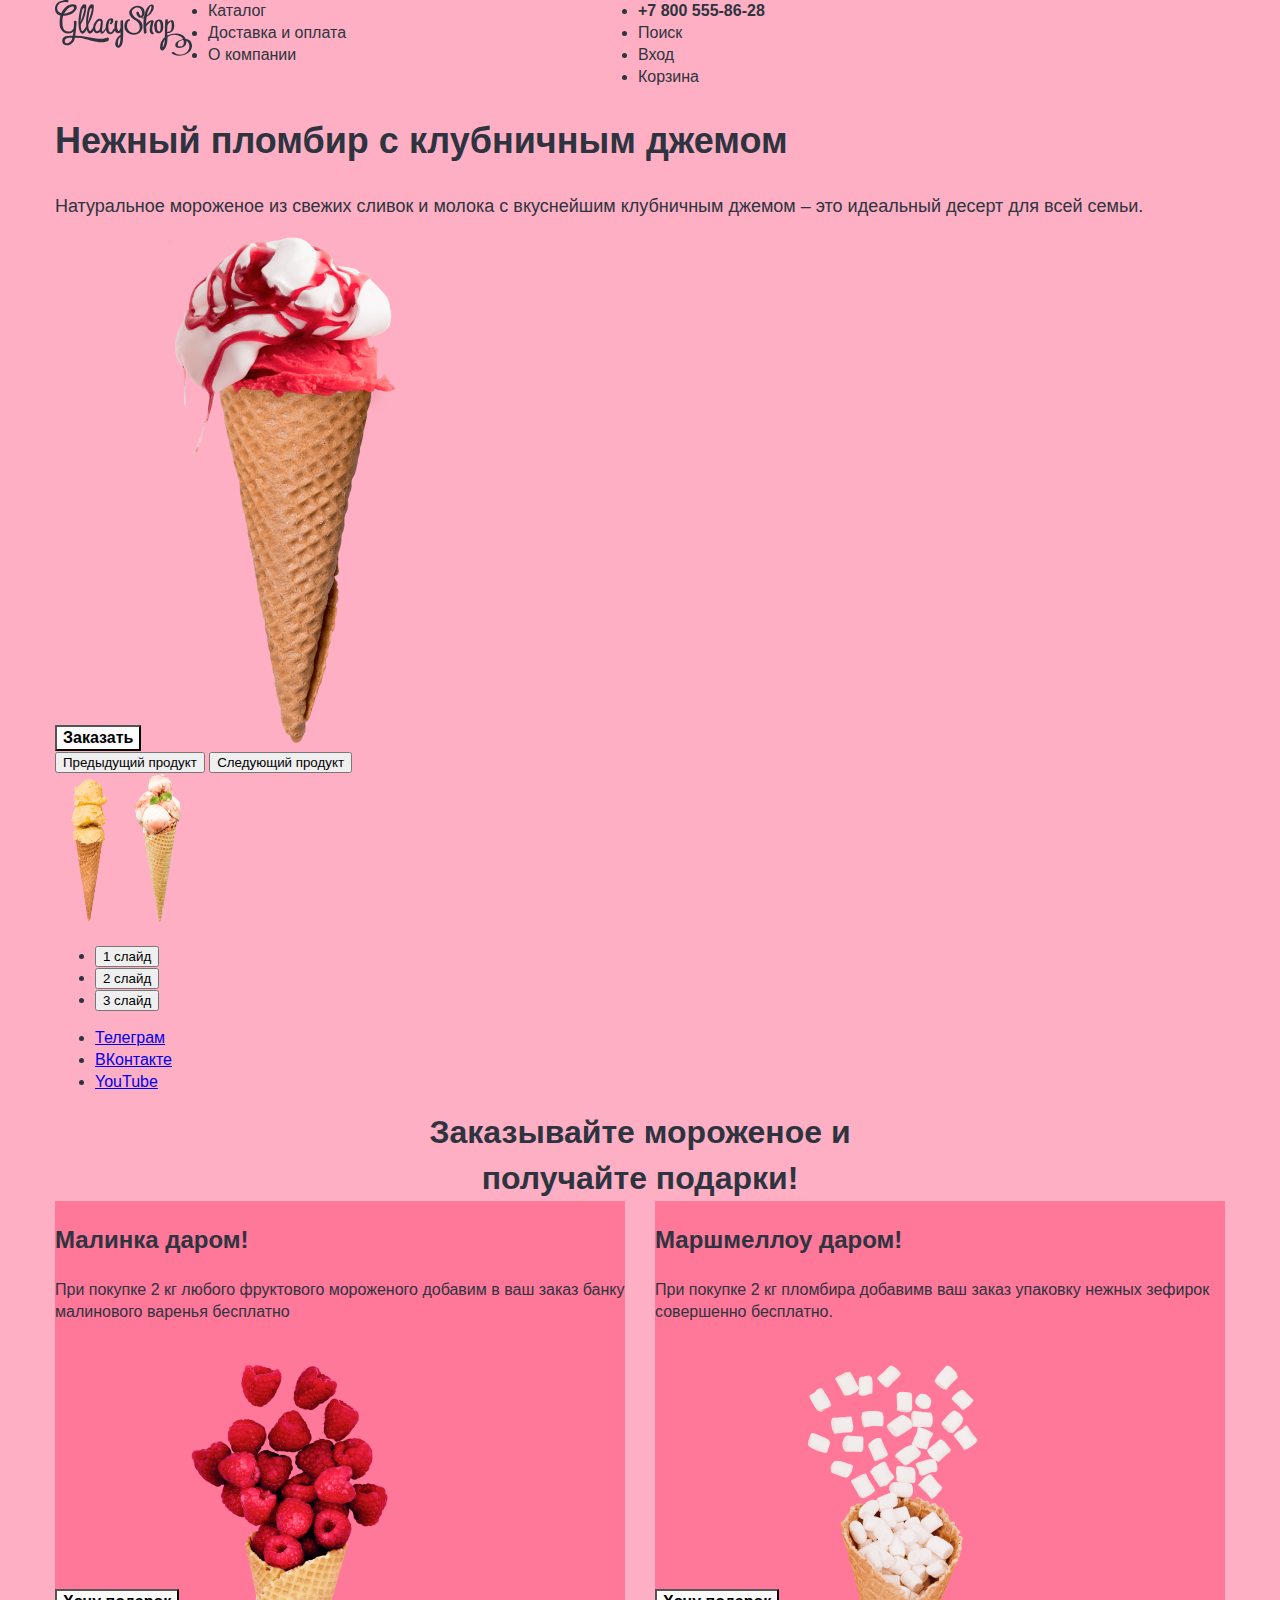
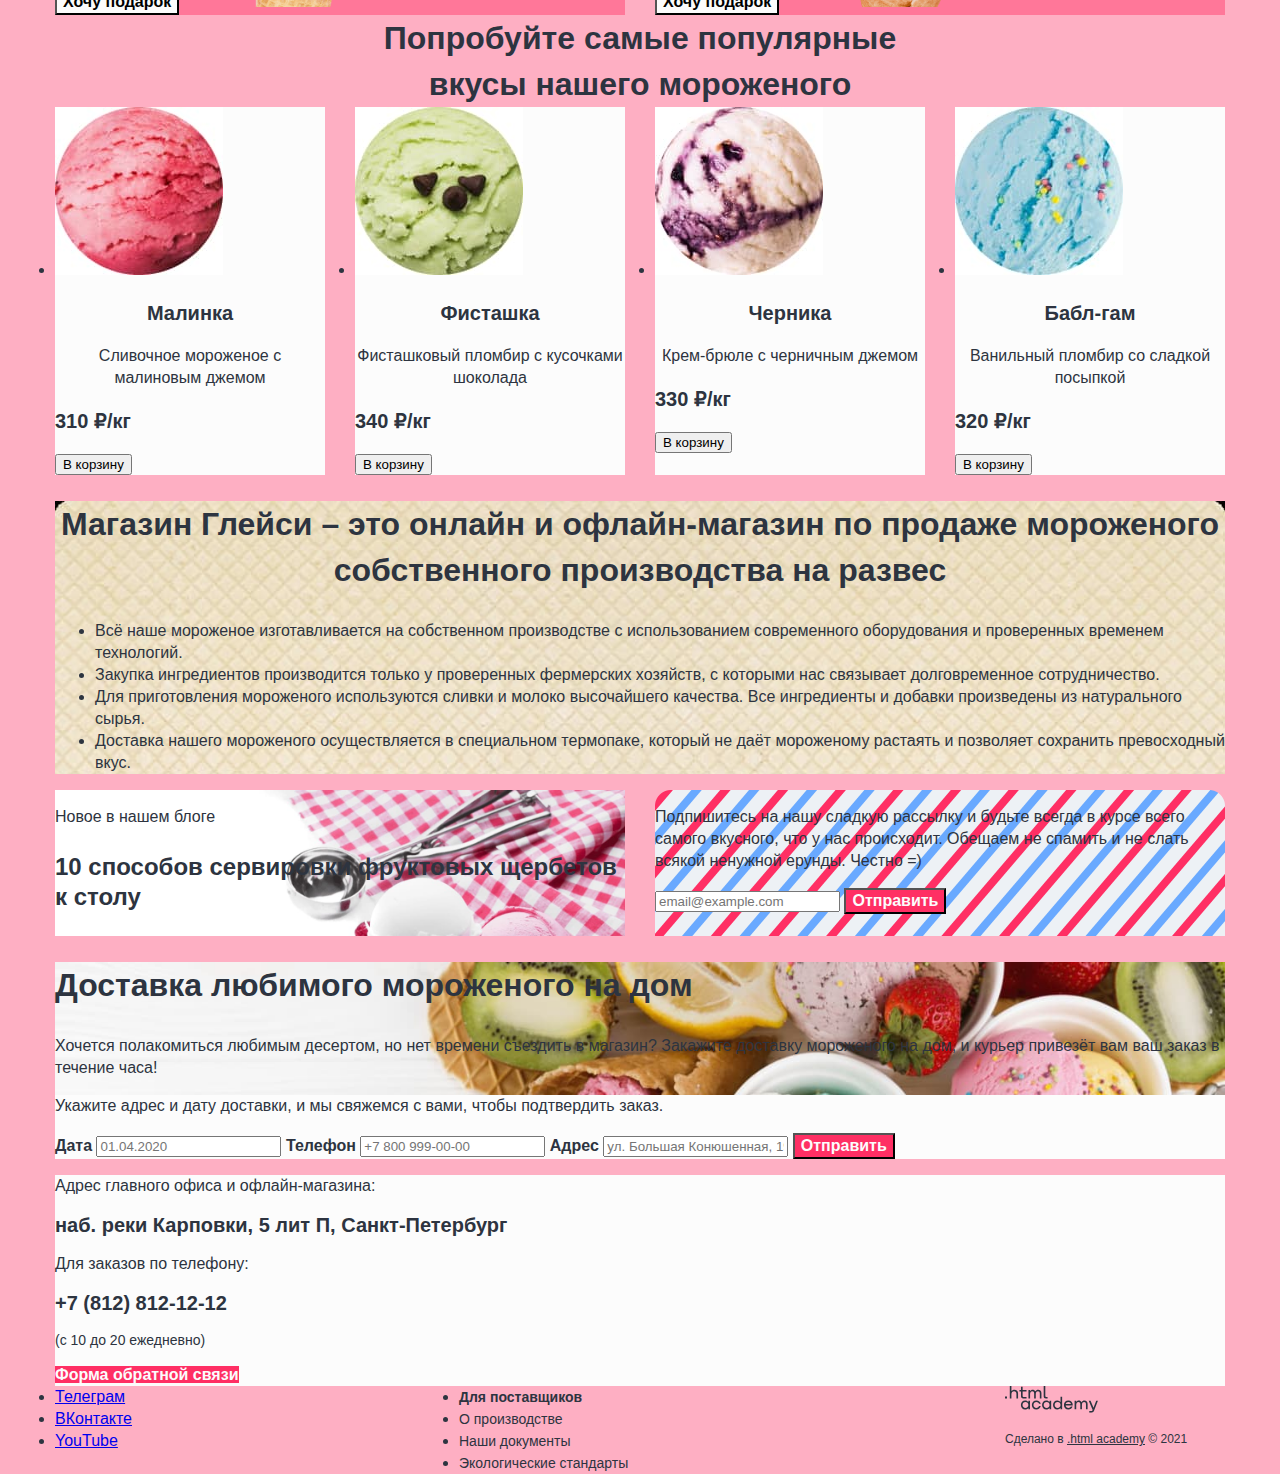
==== index.html @ 0d7bf87d "index flex" ====
<!DOCTYPE html>
<html lang="ru">
  <head>
    <meta charset="utf-8">
    <title>HTML Academy: Глейси</title>
    <link rel="stylesheet" href="styles/styles.css">
  </head>
  <body>
    <!-- Хедер сайта -->
    <header class="page-header">
      <img class="header-logo-img" src="images/logo.svg" width="137" height="56" alt="Логотип «Глейси»">
      <nav class="navigation">
        <!-- Главная навигация -->
        <ul class="navigation-list">
          <li class="navigation-item">
            <a class="navigation-link" href="catalog.html">Каталог</a>
          </li>
          <li class="navigation-item">
            <a class="navigation-link" href="#">Доставка и оплата</a>
          </li>
          <li class="navigation-item">
            <a class="navigation-link" href="#">О компании</a>
          </li>
        </ul>
      </nav>
      <!-- Второй блок в хедере, стандартное для таких сайтов меню "поиск-вход-корзина"  -->
      <ul class="user-menu">
        <li class="user-menu-item">
          <a class="user-menu-link" href="tel:+78005558628">+7 800 555-86-28</a>
        </li>
        <li class="user-menu-item">
          <a class="user-menu-link" href="#">
            <span class="visually-hidden">Поиск</span>
          </a>
        </li>
        <li class="user-menu-item">
          <a class="user-menu-link" href="#">
            <span class="visually-hidden">Вход</span>
          </a>
        </li>
        <li class="user-menu-item">
          <a class="user-menu-link" href="#">
            <span class="visually-hidden">Корзина</span>
          </a>
        </li>
      </ul>
    </header>
    <!-- Основной контент главной страницы, скрытый <h1> -->
    <main class="main-container main-index">
      <!-- Контенер для центрирования основного контента страницы -->
      <div class="page-container">
        <h1 class="visually-hidden" hidden>Магазин мороженного Глейси</h1>
         <!-- Первый контентный блок, "продуктовый слайдер" -->
         <!-- Текстовый раздел слайдера с <h2> -->
        <section class="products-slider">
          <div class="slider-current">
            <h2 class="slider-title">Нежный пломбир с клубничным джемом</h2>
            <p class="slider-description">Натуральное мороженое из свежих сливок и молока с вкуснейшим клубничным джемом – это идеальный десерт для всей семьи. </p>
            <button class="slider-order" type="button">Заказать</button>
            <img class="product-current" src="images/icecream-slider-1.png" width="306" height="507" alt="Нежный пломбир с клубничным джемом">
          </div>
          <!-- Раздел с кнопками перелистывания -->
          <div class="slider-control">
              <button class="slider-previous" type="button">
                <span class="visually-hidden">Предыдущий продукт</span>
              </button>
              <button class="slider-next" type="button">
                <span class="visually-hidden">Следующий продукт</span>
              </button>
          </div>
          <div class="slider-inactive">
              <img class="product-inactive" src="images/icecream-slider-2.png" width="66" height="150" alt="Сливочное мороженое со вкусом банана">
              <img class="product-inactive" src="images/icecream-slider-3.png" width="66" height="150" alt="Карамельный пломбир с маршмеллоу">
          </div>
          <!-- Блок с точками-"пулями" -->
          <ul class="slider-bullets">
            <li class="bullet-current">
              <button class="slide-current" type="button">
                <span class="visually-hidden">1 слайд</span>
              </button>
            </li>
            <li class="bullet-inactive">
              <button class="slide-inactive" type="button">
                <span class="visually-hidden">2 слайд</span>
              </button>
            </li>
            <li class="bullet-inactive">
              <button class="slide-inactive" type="button">
                <span class="visually-hidden">3 слайд</span>
              </button>
            </li>
          </ul>
          <!-- "Социальный" список с ссылками, двойной класс т.к. данный список повторяется в футере -->
          <ul class="social-list slider-social-list">
            <li class="social-item">
              <a class="social-link" href="#">
                <span class="visually-hidden">Телеграм</span>
              </a>
            </li>
            <li class="social-item">
              <a class="social-link" href="#">
                <span class="visually-hidden">ВКонтакте</span>
              </a>
            </li>
            <li class="social-item">
              <a class="social-link" href="#">
                <span class="visually-hidden">YouTube</span>
              </a>
            </li>
          </ul>
        </section>
        <!-- Второй смысловой блок, "бонусный" или "подарочный" раздел,
        2 блока в данном разделе семантически взяты как <article>, т.к. могут быть
        перенесены по отдельности в любое другое место сайта, в качестве, например,
        отдельного рекламного обьявления, заголовки <h3> -->
        <section class="products-gift">
          <h2 class="section-title products-gift-title">Заказывайте мороженое и получайте подарки!</h2>
          <div class="gift-container">
            <article class="article-gift">
              <h3 class="gift-title">Малинка даром!</h3>
              <p class="gift-description">При покупке 2 кг любого фруктового мороженого добавим в ваш заказ банку малинового варенья бесплатно</p>
              <button class="gift-button">Хочу подарок</button>
              <img class="gift-img" src="images/raspberry-gift.png" width="219" height="268" alt="Малинка">
            </article>
            <article class="article-gift">
              <h3 class="gift-title">Маршмеллоу даром!</h3>
              <p class="gift-description">При покупке 2 кг пломбира добавимв ваш заказ упаковку нежных зефирок совершенно бесплатно.</p>
              <button class="gift-button">Хочу подарок</button>
              <img class="gift-img" src="images/zefir-gift.png" width="219" height="268" alt="Маршмеллоу">
            </article>
          </div>
        </section>
        <!-- Блок с карточками популярных продуктов, двойные классы для страницы каталога -->
        <section class="products-popular">
          <h2 class="section-title products-popular-title">Попробуйте самые популярные вкусы нашего мороженого</h2>
          <ul class="products-list popular-list">
            <li class="product-card popular-card">
              <img class="card-img" src="images/catalog/paspberry.jpg" width="168" height="168" alt="Мороженое «Малинка»">
              <h3 class="card-title">Малинка</h3>
              <p class="card-description">Сливочное мороженое с малиновым джемом</p>
              <p class="card-price"><b>310 ₽/кг</b></p>
              <button class="buy-button">В корзину</button>
            </li>
            <li class="product-card popular-card">
              <img class="card-img" src="images/catalog/pistachio.jpg" width="168" height="168" alt="Мороженое «Фисташка»">
              <h3 class="card-title">Фисташка</h3>
              <p class="card-description">Фисташковый пломбир с кусочками шоколада</p>
              <p class="card-price"><b>340 ₽/кг</b></p>
              <button class="buy-button">В корзину</button>
            </li>
            <li class="product-card popular-card">
              <img class="card-img" src="images/catalog/blueberry.jpg" width="168" height="168" alt="Мороженое «Черника»">
              <h3 class="card-title">Черника</h3>
              <p class="card-description">Крем-брюле с черничным джемом</p>
              <p class="card-price"><b>330 ₽/кг</b></p>
              <button class="buy-button">В корзину</button>
            </li>
            <li class="product-card popular-card">
              <img class="card-img" src="images/catalog/bubble-gym.jpg" width="168" height="168" alt="Мороженое «Бабл-гам»">
              <h3 class="card-title">Бабл-гам</h3>
              <p class="card-description">Ванильный пломбир со сладкой посыпкой</p>
              <p class="card-price"><b>320 ₽/кг</b></p>
              <button class="buy-button">В корзину</button>
            </li>
          </ul>
          </section>
        <!-- Блок "преимуществ" -->
        <!-- По смыслу <h2 class="products-about"> не совсем заголовок, тег используется скорее для структурности -->
        <section class="products-advantages">
          <h2 class="section-title">Магазин Глейси – это онлайн и офлайн-магазин по продаже мороженого собственного производства на развес</h2>
          <ul class="advantage-list">
            <li class="advantage-item">Всё наше мороженое изготавливается на собственном производстве с использованием современного оборудования и проверенных временем технологий.</li>
            <li class="advantage-item">Закупка ингредиентов производится только у проверенных фермерских хозяйств, с которыми нас связывает долговременное сотрудничество.</li>
            <li class="advantage-item">Для приготовления мороженого используются сливки и молоко высочайшего качества. Все ингредиенты и добавки произведены из натурального сырья.</li>
            <li class="advantage-item">Доставка нашего мороженого осуществляется в специальном термопаке, который не даёт мороженому растаять и позволяет сохранить превосходный вкус.</li>
          </ul>
        </section>
        <!-- Блок с новыми новостяи из блога -->
        <div class="news-container">
          <section class="blog">
            <p class="blog-news">Новое в нашем блоге</p>
            <h3 class="blog-title">10 способов сервировки фруктовых щербетов к столу</h3>
          </section>
          <!-- Блок для подписки на рассылку с полем ввода почты -->
          <section class="newsletter">
            <p class="newsletter-description">Подпишитесь на нашу сладкую рассылку и будьте всегда в курсе всего самого вкусного, что у нас происходит. Обещаем не спамить и не слать всякой ненужной ерунды. Честно =)</p>
            <form class="newsletter-form" action="https://echo.htmlacademy.ru" method="post">
              <input type="email" id="newsletter-mail" name="newsletter-mail" placeholder="email@example.com" required>
              <button class="submit newsletter-submit" type="submit">Отправить</button>
            </form>
          </section>
        </div>
        <!-- Блок с информацией о доставке и формой -->
        <section class="delivery">
          <h2 class="section-title delivery-title">Доставка любимого мороженого на дом</h2>
          <p class="delivery-text">Хочется полакомиться любимым десертом, но нет времени съездить в магазин? Закажите доставку мороженого на дом, и курьер привезёт вам ваш заказ в течение часа!</p>
          <form class="delivery-form" action="https://echo.htmlacademy.ru" method="post">
            <p class="delivery-text">Укажите адрес и дату доставки, и мы свяжемся с вами, чтобы подтвердить заказ.</p>
            <label class="delivery-label" for="delivery-date">Дата</label>
            <input type="text" id="delivery-date" name="delivery-date" placeholder="01.04.2020">
            <label class="delivery-label" for="delivery-phone">Телефон</label>
            <input type="text" id="delivery-phone" name="delivery-phone" placeholder="+7 800 999-00-00">
            <label class="delivery-label" for="delivery-adress">Адрес</label>
            <input type="text" id="delivery-adress" name="delivery-adress" placeholder="ул. Большая Конюшенная, 19/8">
            <button class="submit delivery-submit" type="submit" >Отправить</button>
          </form>
        </section>
        <!-- Блок с контактной информацией -->
        <section class="contacts">
          <div class="contacts-container">
            <p class="contacts-description">Адрес главного офиса и офлайн-магазина:</p>
            <address class="address-description">наб. реки Карповки, 5 лит П, Санкт-Петербург</address>
            <p class="contacts-description">Для заказов по телефону:</p>
            <a class="phone-link" href="tel:+78128121212">+7 (812) 812-12-12</a>
            <p class="phone-description">(с 10 до 20 ежедневно)</p>
            <a class="feedback-link" href="#">Форма обратной связи</a>
          </div>
        </section>
    </div>
    </main>
    <!-- Футер -->
    <footer class="page-footer">
      <div class="page-footer-container">
        <!--Список с "социальными" ссылками -->
        <ul class="social-list footer-social-list">
          <li class="social-item">
            <a class="social-link" href="#">
              <span class="visually-hidden">Телеграм</span>
            </a>
          </li>
          <li class="social-item">
              <a class="social-link" href="#">
                <span class="visually-hidden">ВКонтакте</span>
            </a>
          </li>
          <li class="social-item">
            <a class="social-link" href="#">
              <span class="visually-hidden">YouTube</span>
            </a>
          </li>
        </ul>
        <!-- Список - ссылки о "раскрытии информации" -->
        <ul class="information-list">
          <li class="information-item">
            <a class="information-link" href="#"><b>Для поставщиков</b></a>
          </li>
          <li class="information-item">
            <a class="information-link" href="#">О производстве</a>
          </li>
          <li class="information-item">
            <a class="information-link" href="#">Наши документы</a>
            </li>
          <li class="information-item">
            <a class="information-link" href="#">Экологические стандарты</a>
          </li>
        </ul>
        <!-- Изображение и ссылка с "копирайтом", ссылки по ТЗ на главную страницу Академии -->
        <div class="copyright">
          <a class="copyright-link" href="https://htmlacademy.ru/">
            <img src="images/logo_htmlacademy.svg" width="93" height="27" alt="Логотип «.html academy»">
          </a>
          <p class="copyright-text">Сделано в <a class="htmlacademy-link" href="https://htmlacademy.ru/">.html academy</a> © 2021</p>
        </div>
    </div>
    </footer>
  </body>
</html>
---- styles/styles.css ----
/* Fonts */

@font-face {
  font-family: Inter;
  font-style: normal;
  font-weight: 400;
  src: url("../fonts/inter-400.woff2") format("woff2");
  font-display: swap;
}

@font-face {
  font-family: Inter;
  font-style: normal;
  font-weight: 700;
  src: url("../fonts/inter-700.woff2") format("woff2");
  font-display: swap;
}

@font-face {
  font-family: Inter;
  font-style: normal;
  font-weight: 900;
  src: url("../fonts/inter-900.woff2") format("woff2");
  font-display: swap;
}

html {
  height: 100%;
}

/* Body */

body {
  margin: 0;
  display: flex;
  flex-direction: column;
  min-height: 100%;
  font-family: Inter, sans-serif;
  font-size: 16px;
  line-height: 22px;
  color: #2D3440;
  background-color: #FEAFC3;
}

/* Header */

.page-header {
  display: flex;
  width: 1170px;
  margin: 0 auto;
  color: inherit;
  background-color: inherit;
}

.header-logo-img {
  width: 137px;
  margin-right: 16px;
}

/* Navigation */

.navigation-list, .user-menu {
  width: 430px;
  margin: 0;
  padding: 0;
}

.user-menu {
  max-width: 450px;
  margin-left: 0;
}

.navigation-link, .user-menu-link {
  font-family: Inter, sans-serif;
  line-height: 20px;
  color: inherit;
  text-decoration: none;
  text-align: center;
}

/* Phone-link in navigation */

.user-menu-item:first-child a {
  font-weight: 700;
}

/* === Index page === */

.main-container {
  flex-grow: 1;
}

.page-container {
  width: 1170px;
  margin: 0 auto;
}

/* Products-slider */

.slider-title {
  font-weight: 900;
  font-size: 36px;
  line-height: 46px;
}

.slider-description {
  font-size: 18px;
  line-height: 24px;
}

.slider-order {
  background: #FCFCFC;
  font-family: Inter, sans-serif;
  font-weight: 700;
  font-size: 16px;
  line-height: 20px;
  text-align: center;
}

/* Gift section */

.section-title {
  font-weight: 900;
  font-size: 32px;
  line-height: 46px;
  text-align: center;
}

.products-gift-title {
  width: 434px;
  margin: 0 auto;
}

.gift-container {
  display: flex;
  justify-content: space-between;
  margin: 0;
  padding: 0;
}
.article-gift {
  background-color: #FF7799;
  width: 570px;
}

.gift-title {
  font-weight: 700;
  font-size: 24px;
  line-height: 30px;
}

.gift-button {
  background: #FCFCFC;
  font-family: Inter, sans-serif;
  font-weight: 700;
  font-size: 16px;
  line-height: 20px;
  text-align: center;
}

/* Popular products section (text styles in cards same in index page and catalog page)  */

.products-popular-title {
  width: 527px;
  margin: 0 auto;
}

.popular-list {
  display: flex;
  justify-content: space-between;
  margin: 0;
  padding: 0;
}

.product-card {
  background-color: #FCFCFC;
  width: 270px;
}

.card-title {
  font-weight: 700;
  font-size: 20px;
  line-height: 24px;
  text-align: center;
}

.card-description {
  text-align: center;
}

.card-price {
  font-size: 20px;
  line-height: 24px;
}

/* Advantages section */

.products-advantages {
  background-image: url("../images/advantages-background.jpg");
  background-size: 100% auto;
  background-repeat: no-repeat;
}

.products-about {
  font-weight: 900;
  font-size: 32px;
  line-height: 46px;
  text-align: center;
  }

/* Contaner for blog + newsletter */

.news-container {
  display: flex;
  justify-content: space-between;
  margin: 0;
  padding: 0;
}

/* Blog section */

.blog {
  width: 570px;
  background-image: url("../images/blog-background.jpg");
  background-size: 100% auto;
  background-repeat: no-repeat;
}

.blog-title {
  font-weight: 700;
  font-size: 24px;
  line-height: 30px;
}

/* Newsletter section */

.newsletter {
  width: 570px;
  background-image: url("../images/newsletter-background.png");
  background-size: 100% auto;
  background-repeat: no-repeat;
}

.newsletter-submit {
  color: #FCFCFC;
  background-color: #FF2F64;
  font-family: Inter, sans-serif;
  font-weight: 700;
  font-size: 16px;
  line-height: 20px;
  text-align: center;
}

/* Delivery section */

.delivery {

  background-image: url("../images/delivery-background.jpg");
  background-size: 100% auto;
  background-repeat: no-repeat;
}

.delivery-title {
  text-align: left;
}

.delivery-form {
  background-color: #FCFCFC;
}

.delivery-label {
  font-weight: 700;
  line-height: 20px;
}

.delivery-submit {
  color: #FCFCFC;
  background-color: #FF2F64;
  font-family: Inter, sans-serif;
  font-weight: 700;
  font-size: 16px;
  line-height: 20px;
  text-align: center;
}

/* Contacts section */

.contacts {
  background-image: url("../images/contacts-background.jpg");
  background-size: 100% auto;
  background-repeat: no-repeat;
}

.contacts-container {
  background-color: #FCFCFC;
}
.address-description {
  font-style: normal;
  font-weight: 700;
  font-size: 20px;
  line-height: 24px;
}

.phone-link {
  color: inherit;
  font-weight: 700;
  font-size: 20px;
  line-height: 24px;
  text-decoration: none;
}

.phone-description {
  font-size: 14px;
  line-height: 20px;
}

.feedback-link {
  color: #FCFCFC;
  background-color: #FF2F64;
  text-decoration: none;
  font-weight: 700;
  line-height: 20px;
}

/* === Catalog page ===*/

/* Catalog header  */

.catalog-header {
  font-size: 14px;
  line-height: 20px;
}

/* Breadcrumbs */

.breadcrumbs-link {
  color: inherit;
  font-weight: 700;
  text-decoration: none;
}

.breadcrumbs-item:last-child a {
  text-decoration: underline;
}

.catalog-title {
  font-weight: 900;
  font-size: 32px;
  line-height: 46px;
}

/* Filter section */

.filter-accept-button {
  color: inherit;
  font-family: Inter, sans-serif;
  font-weight: 700;
  font-size: 14px;
  line-height: 20px;
  text-align: center;
}

/* Catalog */

.products-catalog {
  display: flex;
}

/* Pagination */

.pagination-show-more {
  background: #FCFCFC;
  font-family: Inter, sans-serif;
  font-weight: 700;
  font-size: 16px;
  line-height: 20px;
  text-align: center;
}

.pagination-link {
  font-family: Inter, sans-serif;
  line-height: 20px;
  color: inherit;
  text-decoration: none;
  text-align: center;
}

.pagination-current {
  background-color: #FCFCFC;
}

/* === Footer === */

.page-footer-container {
  display: flex;
  width: 1170px;
  margin: 0 auto;
}

.footer-social-list, .information-list {
  margin: 0;
  padding: 0;
}

.footer-social-list {
  width: 104px;
  margin-right: 300px;
}

.information-link {
  color: inherit;
  font-size: 14px;
  line-height: 20px;
  text-decoration: none;
}

.copyright {
  min-width: 220px;
  margin-left: auto;
}

.copyright-text {
  font-size: 12px;
  line-height: 16px;
}

.htmlacademy-link {
  color: inherit;
}
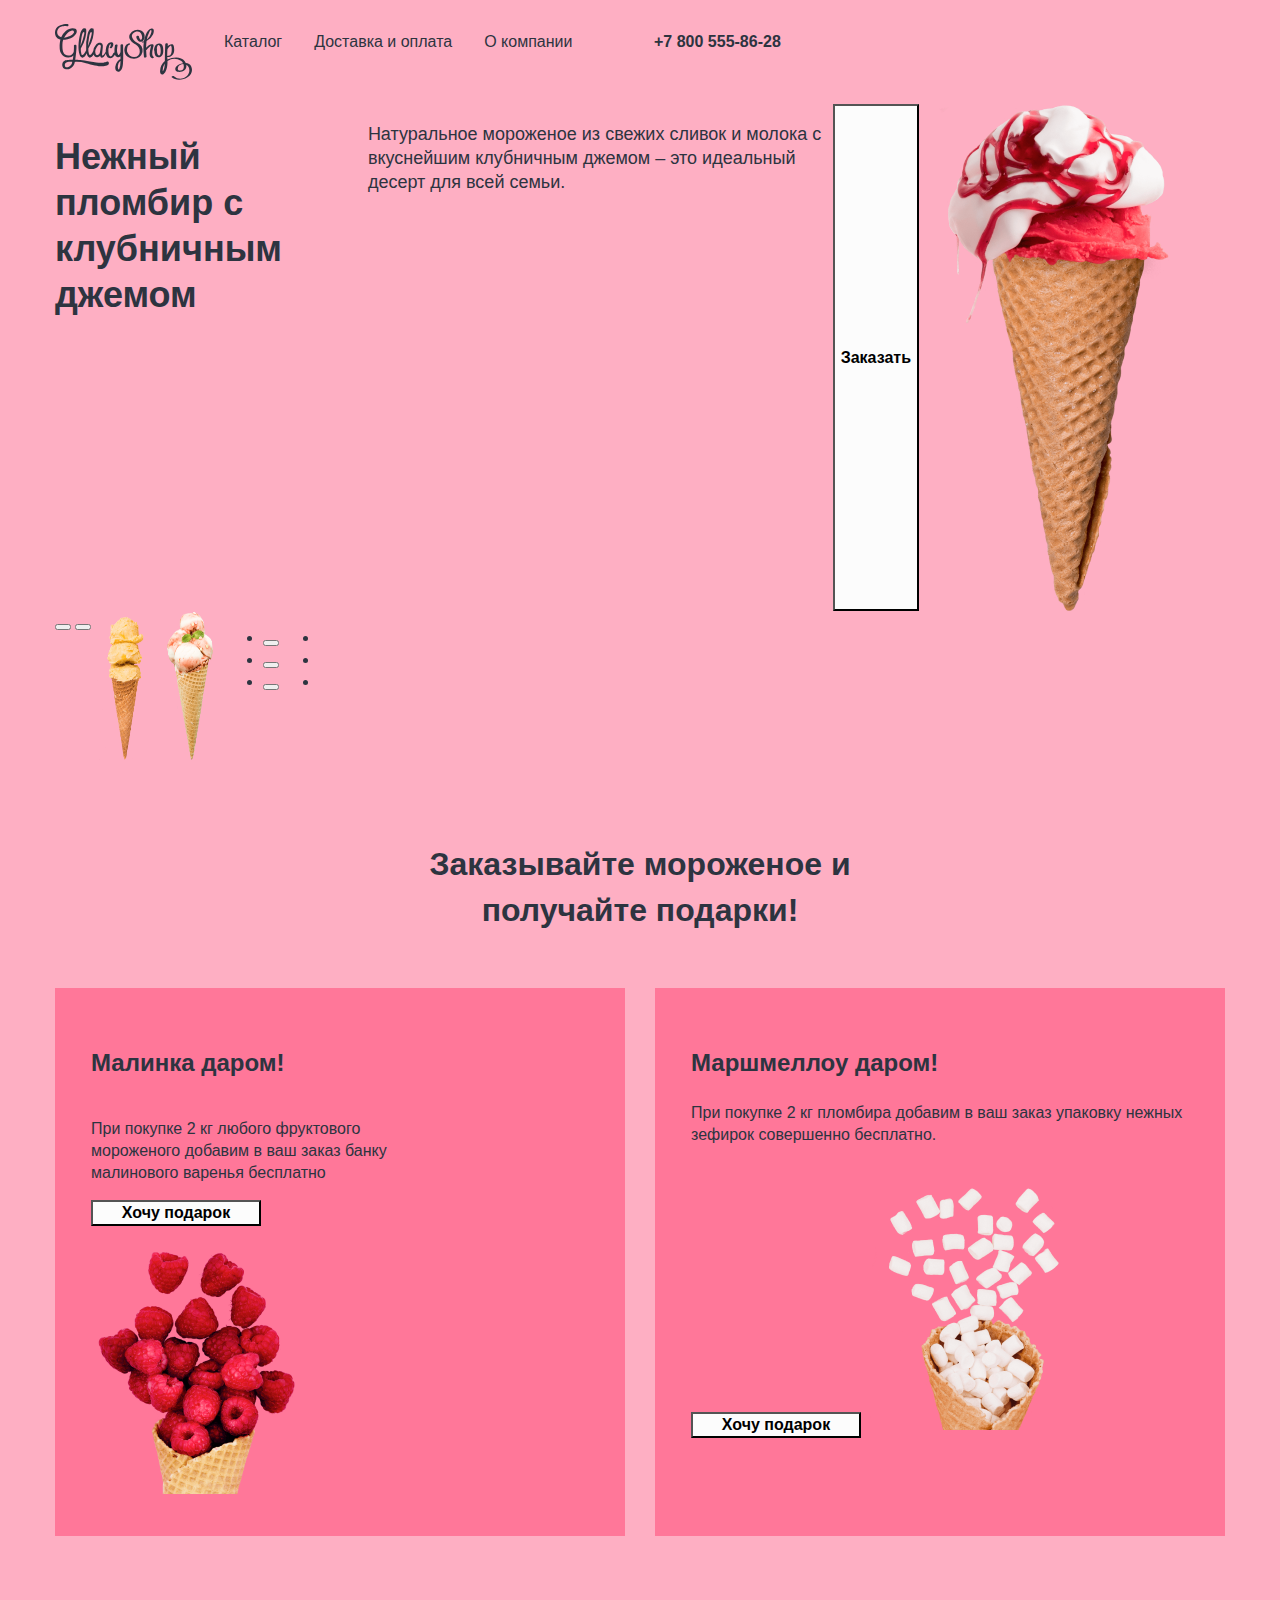
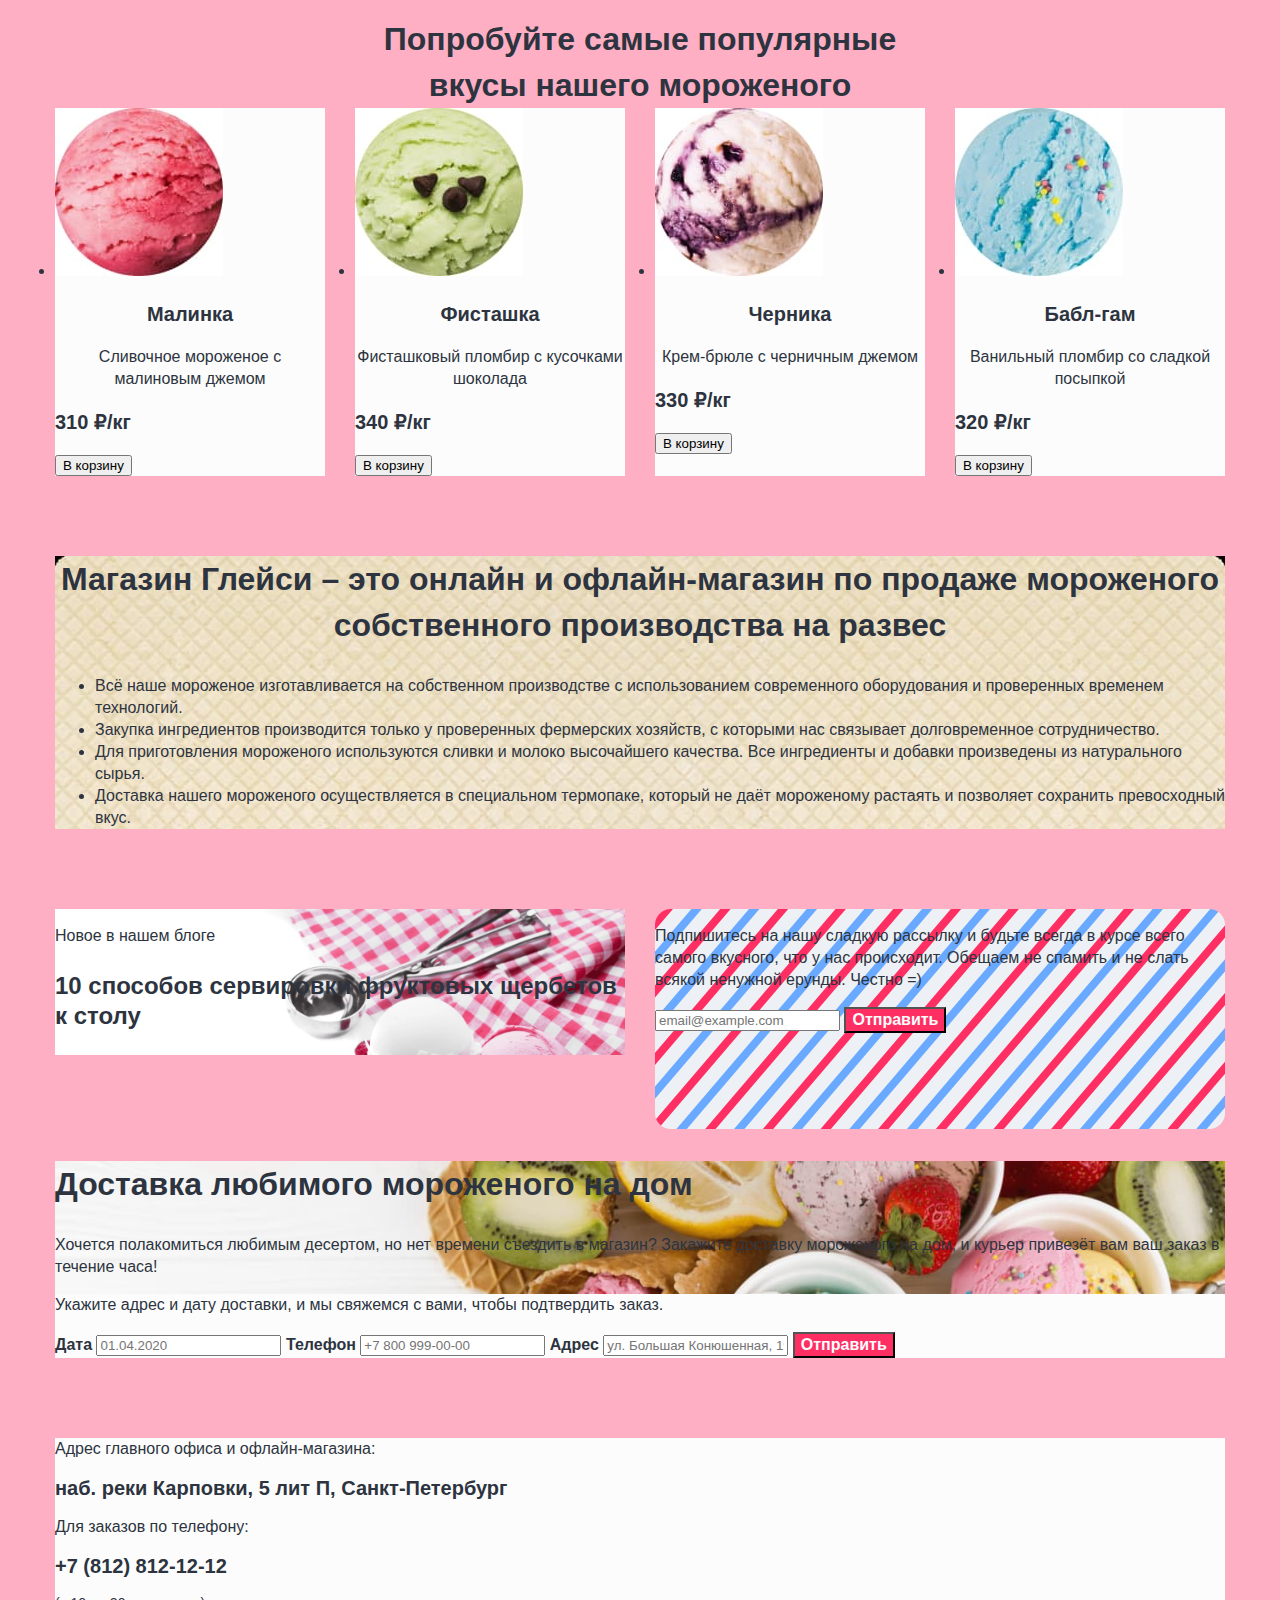
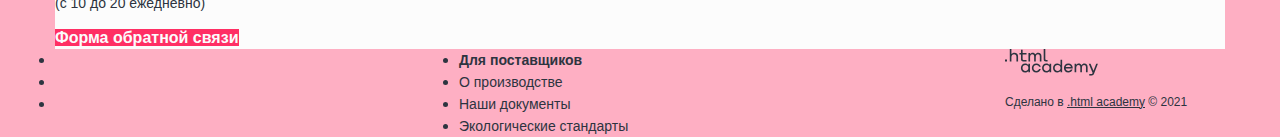
==== commit a6bc0d9b: "111" ====
--- a/index.html
+++ b/index.html
@@ -47,221 +47,218 @@
     </header>
     <!-- Основной контент главной страницы, скрытый <h1> -->
     <main class="main-container main-index">
-      <!-- Контенер для центрирования основного контента страницы -->
-      <div class="page-container">
-        <h1 class="visually-hidden" hidden>Магазин мороженного Глейси</h1>
-         <!-- Первый контентный блок, "продуктовый слайдер" -->
-         <!-- Текстовый раздел слайдера с <h2> -->
-        <section class="products-slider">
-          <div class="slider-current">
-            <h2 class="slider-title">Нежный пломбир с клубничным джемом</h2>
-            <p class="slider-description">Натуральное мороженое из свежих сливок и молока с вкуснейшим клубничным джемом – это идеальный десерт для всей семьи. </p>
-            <button class="slider-order" type="button">Заказать</button>
-            <img class="product-current" src="images/icecream-slider-1.png" width="306" height="507" alt="Нежный пломбир с клубничным джемом">
-          </div>
-          <!-- Раздел с кнопками перелистывания -->
-          <div class="slider-control">
-              <button class="slider-previous" type="button">
-                <span class="visually-hidden">Предыдущий продукт</span>
-              </button>
-              <button class="slider-next" type="button">
-                <span class="visually-hidden">Следующий продукт</span>
-              </button>
-          </div>
-          <div class="slider-inactive">
-              <img class="product-inactive" src="images/icecream-slider-2.png" width="66" height="150" alt="Сливочное мороженое со вкусом банана">
-              <img class="product-inactive" src="images/icecream-slider-3.png" width="66" height="150" alt="Карамельный пломбир с маршмеллоу">
-          </div>
-          <!-- Блок с точками-"пулями" -->
-          <ul class="slider-bullets">
-            <li class="bullet-current">
-              <button class="slide-current" type="button">
-                <span class="visually-hidden">1 слайд</span>
-              </button>
-            </li>
-            <li class="bullet-inactive">
-              <button class="slide-inactive" type="button">
-                <span class="visually-hidden">2 слайд</span>
-              </button>
-            </li>
-            <li class="bullet-inactive">
-              <button class="slide-inactive" type="button">
-                <span class="visually-hidden">3 слайд</span>
-              </button>
-            </li>
-          </ul>
-          <!-- "Социальный" список с ссылками, двойной класс т.к. данный список повторяется в футере -->
-          <ul class="social-list slider-social-list">
-            <li class="social-item">
-              <a class="social-link" href="#">
-                <span class="visually-hidden">Телеграм</span>
-              </a>
-            </li>
-            <li class="social-item">
-              <a class="social-link" href="#">
-                <span class="visually-hidden">ВКонтакте</span>
-              </a>
-            </li>
-            <li class="social-item">
-              <a class="social-link" href="#">
-                <span class="visually-hidden">YouTube</span>
-              </a>
-            </li>
-          </ul>
+      <h1 class="visually-hidden">Магазин мороженного Глейси</h1>
+        <!-- Первый контентный блок, "продуктовый слайдер" -->
+        <!-- Текстовый раздел слайдера с <h2> -->
+      <section class="products-slider">
+        <div class="slider-current">
+          <h2 class="slider-title">Нежный пломбир с клубничным джемом</h2>
+          <p class="slider-description">Натуральное мороженое из свежих сливок и молока с вкуснейшим клубничным джемом – это идеальный десерт для всей семьи. </p>
+          <button class="slider-order" type="button">Заказать</button>
+          <img class="product-current" src="images/icecream-slider-1.png" width="306" height="507" alt="Нежный пломбир с клубничным джемом">
+        </div>
+        <!-- Раздел с кнопками перелистывания -->
+        <div class="slider-control">
+            <button class="slider-previous" type="button">
+              <span class="visually-hidden">Предыдущий продукт</span>
+            </button>
+            <button class="slider-next" type="button">
+              <span class="visually-hidden">Следующий продукт</span>
+            </button>
+        </div>
+        <div class="slider-inactive">
+            <img class="product-inactive" src="images/icecream-slider-2.png" width="66" height="150" alt="Сливочное мороженое со вкусом банана">
+            <img class="product-inactive" src="images/icecream-slider-3.png" width="66" height="150" alt="Карамельный пломбир с маршмеллоу">
+        </div>
+        <!-- Блок с точками-"пулями" -->
+        <ul class="slider-bullets">
+          <li class="bullet-current">
+            <button class="slide-current" type="button">
+              <span class="visually-hidden">1 слайд</span>
+            </button>
+          </li>
+          <li class="bullet-inactive">
+            <button class="slide-inactive" type="button">
+              <span class="visually-hidden">2 слайд</span>
+            </button>
+          </li>
+          <li class="bullet-inactive">
+            <button class="slide-inactive" type="button">
+              <span class="visually-hidden">3 слайд</span>
+            </button>
+          </li>
+        </ul>
+        <!-- "Социальный" список с ссылками, двойной класс т.к. данный список повторяется в футере -->
+        <ul class="social-list slider-social-list">
+          <li class="social-item">
+            <a class="social-link" href="#">
+              <span class="visually-hidden">Телеграм</span>
+            </a>
+          </li>
+          <li class="social-item">
+            <a class="social-link" href="#">
+              <span class="visually-hidden">ВКонтакте</span>
+            </a>
+          </li>
+          <li class="social-item">
+            <a class="social-link" href="#">
+              <span class="visually-hidden">YouTube</span>
+            </a>
+          </li>
+        </ul>
+      </section>
+      <!-- Второй смысловой блок, "бонусный" или "подарочный" раздел,
+      2 блока в данном разделе семантически взяты как <article>, т.к. могут быть
+      перенесены по отдельности в любое другое место сайта, в качестве, например,
+      отдельного рекламного обьявления, заголовки <h3> -->
+      <section class="products-gift">
+        <h2 class="section-title products-gift-title">Заказывайте мороженое и получайте подарки!</h2>
+        <div class="gift-container">
+          <article class="article-gift">
+            <div class="gift-info">
+            <h3 class="gift-title">Малинка даром!</h3>
+            <p class="gift-description">При покупке 2 кг любого фруктового мороженого добавим в ваш заказ банку малинового варенья бесплатно</p>
+            <button class="gift-button">Хочу подарок</button>
+
+            </div><img class="gift-img" src="images/raspberry-gift.png" width="219" height="268" alt="Малинка">
+          </article>
+          <article class="article-gift">
+            <h3 class="gift-title">Маршмеллоу даром!</h3>
+            <p class="gift-description">При покупке 2 кг пломбира добавим в ваш заказ упаковку нежных зефирок совершенно бесплатно.</p>
+            <button class="gift-button">Хочу подарок</button>
+            <img class="gift-img" src="images/zefir-gift.png" width="219" height="268" alt="Маршмеллоу">
+          </article>
+        </div>
+      </section>
+      <!-- Блок с карточками популярных продуктов, двойные классы для страницы каталога -->
+      <section class="products-popular">
+        <h2 class="section-title products-popular-title">Попробуйте самые популярные вкусы нашего мороженого</h2>
+        <ul class="products-list popular-list">
+          <li class="product-card popular-card">
+            <img class="card-img" src="images/catalog/paspberry.jpg" width="168" height="168" alt="Мороженое «Малинка»">
+            <h3 class="card-title">Малинка</h3>
+            <p class="card-description">Сливочное мороженое с малиновым джемом</p>
+            <p class="card-price"><b>310 ₽/кг</b></p>
+            <button class="buy-button">В корзину</button>
+          </li>
+          <li class="product-card popular-card">
+            <img class="card-img" src="images/catalog/pistachio.jpg" width="168" height="168" alt="Мороженое «Фисташка»">
+            <h3 class="card-title">Фисташка</h3>
+            <p class="card-description">Фисташковый пломбир с кусочками шоколада</p>
+            <p class="card-price"><b>340 ₽/кг</b></p>
+            <button class="buy-button">В корзину</button>
+          </li>
+          <li class="product-card popular-card">
+            <img class="card-img" src="images/catalog/blueberry.jpg" width="168" height="168" alt="Мороженое «Черника»">
+            <h3 class="card-title">Черника</h3>
+            <p class="card-description">Крем-брюле с черничным джемом</p>
+            <p class="card-price"><b>330 ₽/кг</b></p>
+            <button class="buy-button">В корзину</button>
+          </li>
+          <li class="product-card popular-card">
+            <img class="card-img" src="images/catalog/bubble-gym.jpg" width="168" height="168" alt="Мороженое «Бабл-гам»">
+            <h3 class="card-title">Бабл-гам</h3>
+            <p class="card-description">Ванильный пломбир со сладкой посыпкой</p>
+            <p class="card-price"><b>320 ₽/кг</b></p>
+            <button class="buy-button">В корзину</button>
+          </li>
+        </ul>
         </section>
-        <!-- Второй смысловой блок, "бонусный" или "подарочный" раздел,
-        2 блока в данном разделе семантически взяты как <article>, т.к. могут быть
-        перенесены по отдельности в любое другое место сайта, в качестве, например,
-        отдельного рекламного обьявления, заголовки <h3> -->
-        <section class="products-gift">
-          <h2 class="section-title products-gift-title">Заказывайте мороженое и получайте подарки!</h2>
-          <div class="gift-container">
-            <article class="article-gift">
-              <h3 class="gift-title">Малинка даром!</h3>
-              <p class="gift-description">При покупке 2 кг любого фруктового мороженого добавим в ваш заказ банку малинового варенья бесплатно</p>
-              <button class="gift-button">Хочу подарок</button>
-              <img class="gift-img" src="images/raspberry-gift.png" width="219" height="268" alt="Малинка">
-            </article>
-            <article class="article-gift">
-              <h3 class="gift-title">Маршмеллоу даром!</h3>
-              <p class="gift-description">При покупке 2 кг пломбира добавимв ваш заказ упаковку нежных зефирок совершенно бесплатно.</p>
-              <button class="gift-button">Хочу подарок</button>
-              <img class="gift-img" src="images/zefir-gift.png" width="219" height="268" alt="Маршмеллоу">
-            </article>
-          </div>
+      <!-- Блок "преимуществ" -->
+      <!-- По смыслу <h2 class="products-about"> не совсем заголовок, тег используется скорее для структурности -->
+      <section class="products-advantages">
+        <h2 class="section-title">Магазин Глейси – это онлайн и офлайн-магазин по продаже мороженого собственного производства на развес</h2>
+        <ul class="advantage-list">
+          <li class="advantage-item">Всё наше мороженое изготавливается на собственном производстве с использованием современного оборудования и проверенных временем технологий.</li>
+          <li class="advantage-item">Закупка ингредиентов производится только у проверенных фермерских хозяйств, с которыми нас связывает долговременное сотрудничество.</li>
+          <li class="advantage-item">Для приготовления мороженого используются сливки и молоко высочайшего качества. Все ингредиенты и добавки произведены из натурального сырья.</li>
+          <li class="advantage-item">Доставка нашего мороженого осуществляется в специальном термопаке, который не даёт мороженому растаять и позволяет сохранить превосходный вкус.</li>
+        </ul>
+      </section>
+      <!-- Блок с новыми новостяи из блога -->
+      <div class="news-container">
+        <section class="blog">
+          <p class="blog-news">Новое в нашем блоге</p>
+          <h3 class="blog-title">10 способов сервировки фруктовых щербетов к столу</h3>
         </section>
-        <!-- Блок с карточками популярных продуктов, двойные классы для страницы каталога -->
-        <section class="products-popular">
-          <h2 class="section-title products-popular-title">Попробуйте самые популярные вкусы нашего мороженого</h2>
-          <ul class="products-list popular-list">
-            <li class="product-card popular-card">
-              <img class="card-img" src="images/catalog/paspberry.jpg" width="168" height="168" alt="Мороженое «Малинка»">
-              <h3 class="card-title">Малинка</h3>
-              <p class="card-description">Сливочное мороженое с малиновым джемом</p>
-              <p class="card-price"><b>310 ₽/кг</b></p>
-              <button class="buy-button">В корзину</button>
-            </li>
-            <li class="product-card popular-card">
-              <img class="card-img" src="images/catalog/pistachio.jpg" width="168" height="168" alt="Мороженое «Фисташка»">
-              <h3 class="card-title">Фисташка</h3>
-              <p class="card-description">Фисташковый пломбир с кусочками шоколада</p>
-              <p class="card-price"><b>340 ₽/кг</b></p>
-              <button class="buy-button">В корзину</button>
-            </li>
-            <li class="product-card popular-card">
-              <img class="card-img" src="images/catalog/blueberry.jpg" width="168" height="168" alt="Мороженое «Черника»">
-              <h3 class="card-title">Черника</h3>
-              <p class="card-description">Крем-брюле с черничным джемом</p>
-              <p class="card-price"><b>330 ₽/кг</b></p>
-              <button class="buy-button">В корзину</button>
-            </li>
-            <li class="product-card popular-card">
-              <img class="card-img" src="images/catalog/bubble-gym.jpg" width="168" height="168" alt="Мороженое «Бабл-гам»">
-              <h3 class="card-title">Бабл-гам</h3>
-              <p class="card-description">Ванильный пломбир со сладкой посыпкой</p>
-              <p class="card-price"><b>320 ₽/кг</b></p>
-              <button class="buy-button">В корзину</button>
-            </li>
-          </ul>
-          </section>
-        <!-- Блок "преимуществ" -->
-        <!-- По смыслу <h2 class="products-about"> не совсем заголовок, тег используется скорее для структурности -->
-        <section class="products-advantages">
-          <h2 class="section-title">Магазин Глейси – это онлайн и офлайн-магазин по продаже мороженого собственного производства на развес</h2>
-          <ul class="advantage-list">
-            <li class="advantage-item">Всё наше мороженое изготавливается на собственном производстве с использованием современного оборудования и проверенных временем технологий.</li>
-            <li class="advantage-item">Закупка ингредиентов производится только у проверенных фермерских хозяйств, с которыми нас связывает долговременное сотрудничество.</li>
-            <li class="advantage-item">Для приготовления мороженого используются сливки и молоко высочайшего качества. Все ингредиенты и добавки произведены из натурального сырья.</li>
-            <li class="advantage-item">Доставка нашего мороженого осуществляется в специальном термопаке, который не даёт мороженому растаять и позволяет сохранить превосходный вкус.</li>
-          </ul>
-        </section>
-        <!-- Блок с новыми новостяи из блога -->
-        <div class="news-container">
-          <section class="blog">
-            <p class="blog-news">Новое в нашем блоге</p>
-            <h3 class="blog-title">10 способов сервировки фруктовых щербетов к столу</h3>
-          </section>
-          <!-- Блок для подписки на рассылку с полем ввода почты -->
-          <section class="newsletter">
-            <p class="newsletter-description">Подпишитесь на нашу сладкую рассылку и будьте всегда в курсе всего самого вкусного, что у нас происходит. Обещаем не спамить и не слать всякой ненужной ерунды. Честно =)</p>
-            <form class="newsletter-form" action="https://echo.htmlacademy.ru" method="post">
-              <input type="email" id="newsletter-mail" name="newsletter-mail" placeholder="email@example.com" required>
-              <button class="submit newsletter-submit" type="submit">Отправить</button>
-            </form>
-          </section>
-        </div>
-        <!-- Блок с информацией о доставке и формой -->
-        <section class="delivery">
-          <h2 class="section-title delivery-title">Доставка любимого мороженого на дом</h2>
-          <p class="delivery-text">Хочется полакомиться любимым десертом, но нет времени съездить в магазин? Закажите доставку мороженого на дом, и курьер привезёт вам ваш заказ в течение часа!</p>
-          <form class="delivery-form" action="https://echo.htmlacademy.ru" method="post">
-            <p class="delivery-text">Укажите адрес и дату доставки, и мы свяжемся с вами, чтобы подтвердить заказ.</p>
-            <label class="delivery-label" for="delivery-date">Дата</label>
-            <input type="text" id="delivery-date" name="delivery-date" placeholder="01.04.2020">
-            <label class="delivery-label" for="delivery-phone">Телефон</label>
-            <input type="text" id="delivery-phone" name="delivery-phone" placeholder="+7 800 999-00-00">
-            <label class="delivery-label" for="delivery-adress">Адрес</label>
-            <input type="text" id="delivery-adress" name="delivery-adress" placeholder="ул. Большая Конюшенная, 19/8">
-            <button class="submit delivery-submit" type="submit" >Отправить</button>
+        <!-- Блок для подписки на рассылку с полем ввода почты -->
+        <section class="newsletter">
+          <p class="newsletter-description">Подпишитесь на нашу сладкую рассылку и будьте всегда в курсе всего самого вкусного, что у нас происходит. Обещаем не спамить и не слать всякой ненужной ерунды. Честно =)</p>
+          <form class="newsletter-form" action="https://echo.htmlacademy.ru" method="post">
+            <input type="email" id="newsletter-mail" name="newsletter-mail" placeholder="email@example.com" required>
+            <button class="submit newsletter-submit" type="submit">Отправить</button>
           </form>
         </section>
-        <!-- Блок с контактной информацией -->
-        <section class="contacts">
-          <div class="contacts-container">
-            <p class="contacts-description">Адрес главного офиса и офлайн-магазина:</p>
-            <address class="address-description">наб. реки Карповки, 5 лит П, Санкт-Петербург</address>
-            <p class="contacts-description">Для заказов по телефону:</p>
-            <a class="phone-link" href="tel:+78128121212">+7 (812) 812-12-12</a>
-            <p class="phone-description">(с 10 до 20 ежедневно)</p>
-            <a class="feedback-link" href="#">Форма обратной связи</a>
-          </div>
-        </section>
-    </div>
+      </div>
+      <!-- Блок с информацией о доставке и формой -->
+      <section class="delivery">
+        <h2 class="section-title delivery-title">Доставка любимого мороженого на дом</h2>
+        <p class="delivery-text">Хочется полакомиться любимым десертом, но нет времени съездить в магазин? Закажите доставку мороженого на дом, и курьер привезёт вам ваш заказ в течение часа!</p>
+        <form class="delivery-form" action="https://echo.htmlacademy.ru" method="post">
+          <p class="delivery-text">Укажите адрес и дату доставки, и мы свяжемся с вами, чтобы подтвердить заказ.</p>
+          <label class="delivery-label" for="delivery-date">Дата</label>
+          <input type="text" id="delivery-date" name="delivery-date" placeholder="01.04.2020">
+          <label class="delivery-label" for="delivery-phone">Телефон</label>
+          <input type="text" id="delivery-phone" name="delivery-phone" placeholder="+7 800 999-00-00">
+          <label class="delivery-label" for="delivery-adress">Адрес</label>
+          <input type="text" id="delivery-adress" name="delivery-adress" placeholder="ул. Большая Конюшенная, 19/8">
+          <button class="submit delivery-submit" type="submit" >Отправить</button>
+        </form>
+      </section>
+      <!-- Блок с контактной информацией -->
+      <section class="contacts">
+        <div class="contacts-container">
+          <p class="contacts-description">Адрес главного офиса и офлайн-магазина:</p>
+          <address class="address-description">наб. реки Карповки, 5 лит П, Санкт-Петербург</address>
+          <p class="contacts-description">Для заказов по телефону:</p>
+          <a class="phone-link" href="tel:+78128121212">+7 (812) 812-12-12</a>
+          <p class="phone-description">(с 10 до 20 ежедневно)</p>
+          <a class="feedback-link" href="#">Форма обратной связи</a>
+        </div>
+      </section>
     </main>
     <!-- Футер -->
     <footer class="page-footer">
-      <div class="page-footer-container">
-        <!--Список с "социальными" ссылками -->
-        <ul class="social-list footer-social-list">
-          <li class="social-item">
-            <a class="social-link" href="#">
-              <span class="visually-hidden">Телеграм</span>
-            </a>
-          </li>
-          <li class="social-item">
-              <a class="social-link" href="#">
-                <span class="visually-hidden">ВКонтакте</span>
-            </a>
-          </li>
-          <li class="social-item">
-            <a class="social-link" href="#">
-              <span class="visually-hidden">YouTube</span>
-            </a>
-          </li>
-        </ul>
-        <!-- Список - ссылки о "раскрытии информации" -->
-        <ul class="information-list">
-          <li class="information-item">
-            <a class="information-link" href="#"><b>Для поставщиков</b></a>
-          </li>
-          <li class="information-item">
-            <a class="information-link" href="#">О производстве</a>
-          </li>
-          <li class="information-item">
-            <a class="information-link" href="#">Наши документы</a>
-            </li>
-          <li class="information-item">
-            <a class="information-link" href="#">Экологические стандарты</a>
-          </li>
-        </ul>
-        <!-- Изображение и ссылка с "копирайтом", ссылки по ТЗ на главную страницу Академии -->
-        <div class="copyright">
-          <a class="copyright-link" href="https://htmlacademy.ru/">
-            <img src="images/logo_htmlacademy.svg" width="93" height="27" alt="Логотип «.html academy»">
-          </a>
-          <p class="copyright-text">Сделано в <a class="htmlacademy-link" href="https://htmlacademy.ru/">.html academy</a> © 2021</p>
-        </div>
-    </div>
+      <!--Список с "социальными" ссылками -->
+      <ul class="social-list footer-social-list">
+        <li class="social-item">
+          <a class="social-link" href="#">
+            <span class="visually-hidden">Телеграм</span>
+          </a>
+        </li>
+        <li class="social-item">
+            <a class="social-link" href="#">
+              <span class="visually-hidden">ВКонтакте</span>
+          </a>
+        </li>
+        <li class="social-item">
+          <a class="social-link" href="#">
+            <span class="visually-hidden">YouTube</span>
+          </a>
+        </li>
+      </ul>
+      <!-- Список - ссылки о "раскрытии информации" -->
+      <ul class="information-list">
+        <li class="information-item">
+          <a class="information-link" href="#"><b>Для поставщиков</b></a>
+        </li>
+        <li class="information-item">
+          <a class="information-link" href="#">О производстве</a>
+        </li>
+        <li class="information-item">
+          <a class="information-link" href="#">Наши документы</a>
+          </li>
+        <li class="information-item">
+          <a class="information-link" href="#">Экологические стандарты</a>
+        </li>
+      </ul>
+      <!-- Изображение и ссылка с "копирайтом", ссылки по ТЗ на главную страницу Академии -->
+      <div class="copyright">
+        <a class="copyright-link" href="https://htmlacademy.ru/">
+          <img src="images/logo_htmlacademy.svg" width="93" height="27" alt="Логотип «.html academy»">
+        </a>
+        <p class="copyright-text">Сделано в <a class="htmlacademy-link" href="https://htmlacademy.ru/">.html academy</a> © 2021</p>
+      </div>
     </footer>
   </body>
 </html>
--- a/styles/styles.css
+++ b/styles/styles.css
@@ -42,6 +42,17 @@
   background-color: #FEAFC3;
 }
 
+.visually-hidden {
+  position: absolute;
+  width: 1px;
+  height: 1px;
+  margin: -1px;
+  padding: 0;
+  border: 0;
+  clip: rect(0 0 0 0);
+  overflow: hidden;
+}
+
 /* Header */
 
 .page-header {
@@ -50,6 +61,7 @@
   margin: 0 auto;
   color: inherit;
   background-color: inherit;
+  padding: 24px 0px;
 }
 
 .header-logo-img {
@@ -60,9 +72,12 @@
 /* Navigation */
 
 .navigation-list, .user-menu {
+  display: flex;
+  flex-wrap: wrap;
   width: 430px;
   margin: 0;
   padding: 0;
+  list-style-type: none;
 }
 
 .user-menu {
@@ -71,11 +86,18 @@
 }
 
 .navigation-link, .user-menu-link {
-  font-family: Inter, sans-serif;
-  line-height: 20px;
-  color: inherit;
-  text-decoration: none;
-  text-align: center;
+  display: block;
+  padding: 8px 16px;
+  font-family: Inter, sans-serif;
+  line-height: 20px;
+  color: inherit;
+  text-decoration: none;
+  text-align: center;
+}
+
+.user-menu-link {
+  min-width: 16px;
+  min-height: 16px;
 }
 
 /* Phone-link in navigation */
@@ -87,15 +109,32 @@
 /* === Index page === */
 
 .main-container {
-  flex-grow: 1;
-}
-
-.page-container {
   width: 1170px;
   margin: 0 auto;
-}
-
+  flex-grow: 1;
+}
+
+section {
+  margin-bottom: 80px;
+}
+
+section:last-child {
+  margin-bottom: 0;
+}
 /* Products-slider */
+
+.products-slider {
+  display: flex;
+  flex-wrap: wrap;
+}
+
+.slider-current {
+  display: flex;
+}
+
+.slider-inactive {
+  display: flex;
+}
 
 .slider-title {
   font-weight: 900;
@@ -128,7 +167,8 @@
 
 .products-gift-title {
   width: 434px;
-  margin: 0 auto;
+  margin: 0 auto 55px;
+
 }
 
 .gift-container {
@@ -138,8 +178,18 @@
   padding: 0;
 }
 .article-gift {
+  box-sizing: border-box;
   background-color: #FF7799;
   width: 570px;
+  padding: 36px;
+  padding-right: 0;
+}
+
+.gift-info {
+  display: flex;
+  flex-wrap: wrap;
+  margin: 0;
+  width: 328px;
 }
 
 .gift-title {
@@ -148,7 +198,9 @@
   line-height: 30px;
 }
 
+
 .gift-button {
+  width: 170px;
   background: #FCFCFC;
   font-family: Inter, sans-serif;
   font-weight: 700;
@@ -390,7 +442,7 @@
 
 /* === Footer === */
 
-.page-footer-container {
+.page-footer {
   display: flex;
   width: 1170px;
   margin: 0 auto;
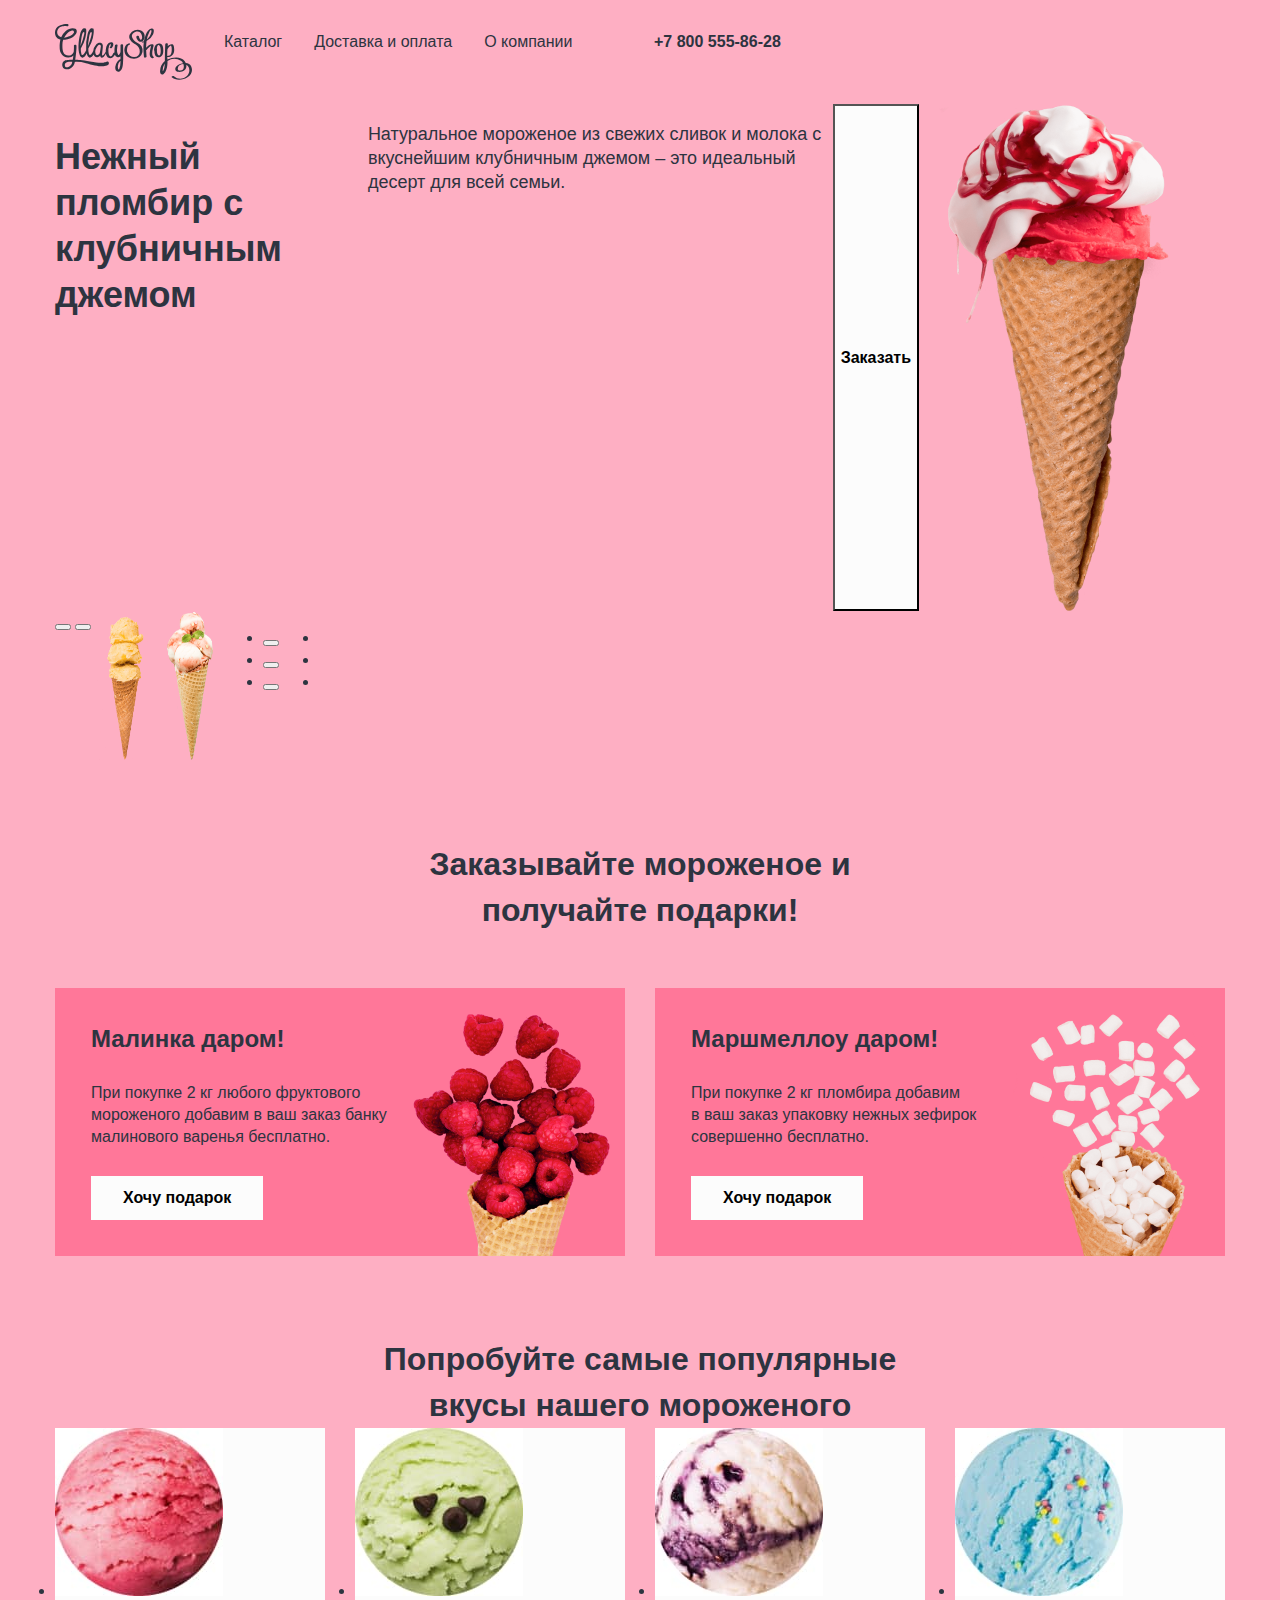
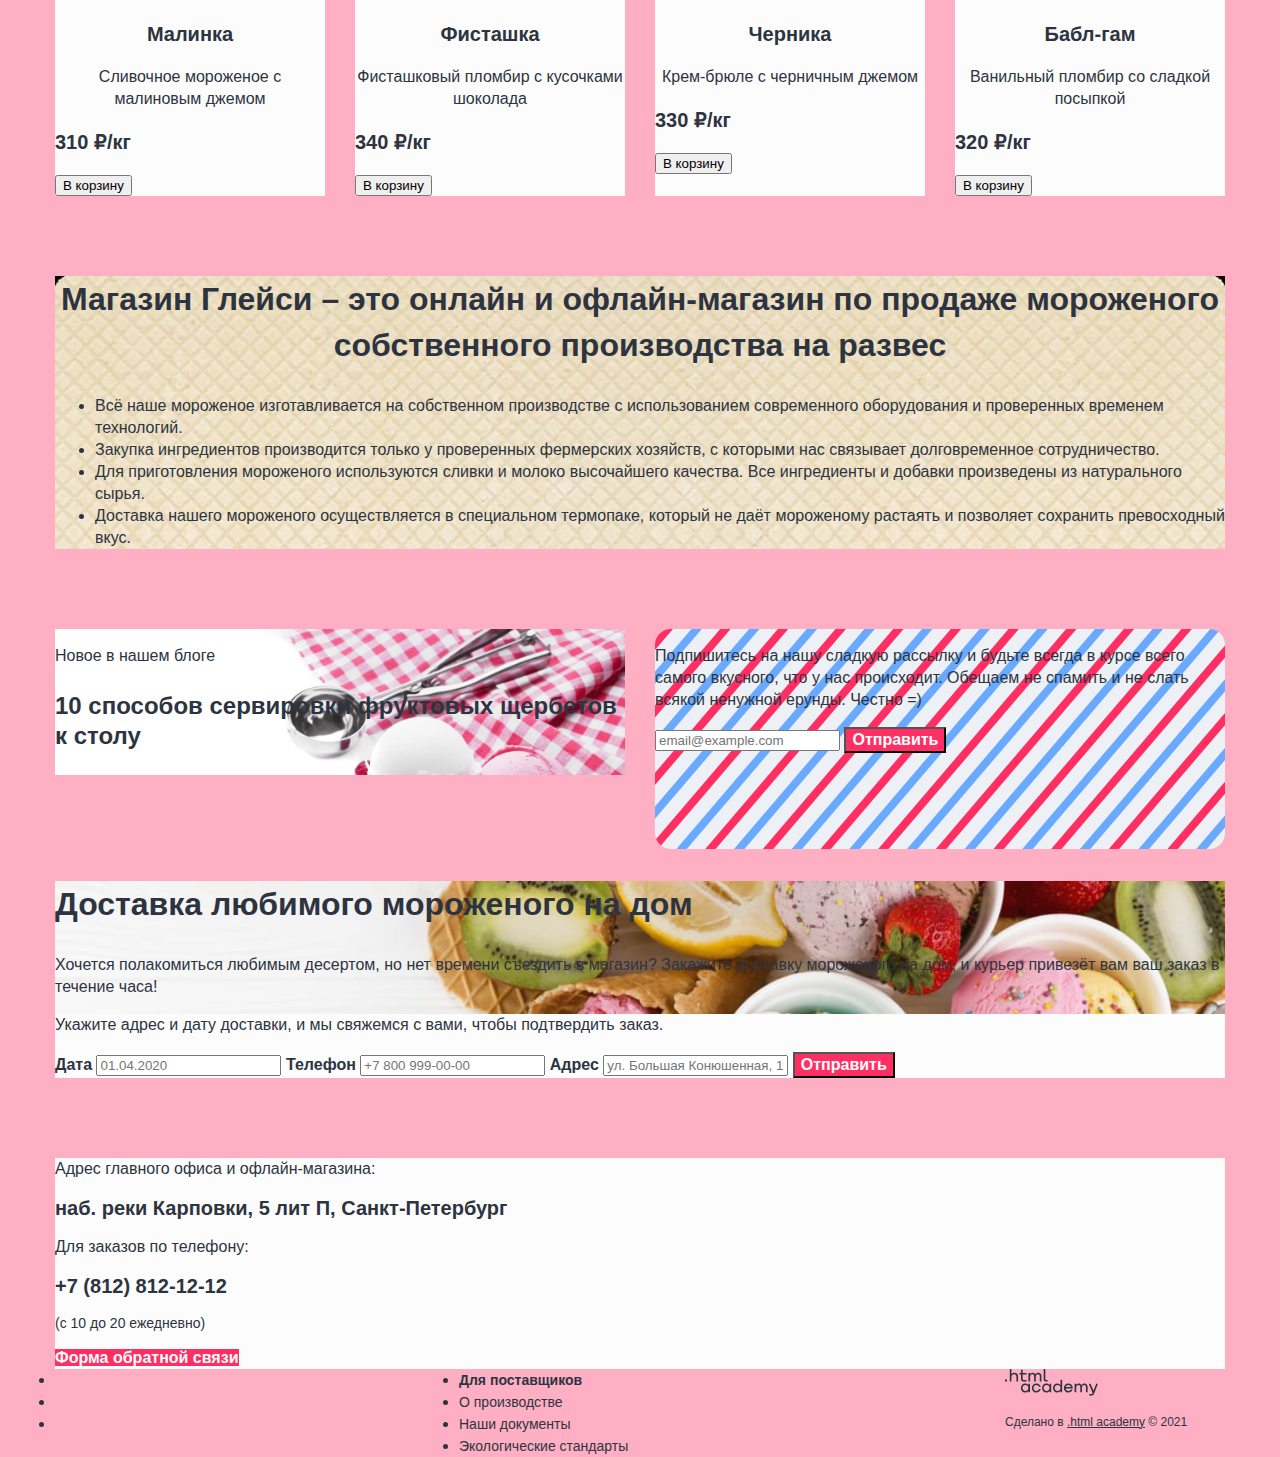
==== commit 149f5a86: "gift section" ====
--- a/index.html
+++ b/index.html
@@ -115,18 +115,14 @@
         <h2 class="section-title products-gift-title">Заказывайте мороженое и получайте подарки!</h2>
         <div class="gift-container">
           <article class="article-gift">
-            <div class="gift-info">
             <h3 class="gift-title">Малинка даром!</h3>
-            <p class="gift-description">При покупке 2 кг любого фруктового мороженого добавим в ваш заказ банку малинового варенья бесплатно</p>
+            <p class="gift-description">При покупке 2 кг любого фруктового мороженого добавим в ваш заказ банку малинового варенья бесплатно.</p>
             <button class="gift-button">Хочу подарок</button>
-
-            </div><img class="gift-img" src="images/raspberry-gift.png" width="219" height="268" alt="Малинка">
           </article>
           <article class="article-gift">
             <h3 class="gift-title">Маршмеллоу даром!</h3>
-            <p class="gift-description">При покупке 2 кг пломбира добавим в ваш заказ упаковку нежных зефирок совершенно бесплатно.</p>
+            <p class="gift-description">При покупке 2 кг пломбира добавим<br>в ваш заказ упаковку нежных зефирок совершенно бесплатно.</p>
             <button class="gift-button">Хочу подарок</button>
-            <img class="gift-img" src="images/zefir-gift.png" width="219" height="268" alt="Маршмеллоу">
           </article>
         </div>
       </section>
--- a/styles/styles.css
+++ b/styles/styles.css
@@ -168,7 +168,6 @@
 .products-gift-title {
   width: 434px;
   margin: 0 auto 55px;
-
 }
 
 .gift-container {
@@ -177,30 +176,38 @@
   margin: 0;
   padding: 0;
 }
+
 .article-gift {
+  background-image: url("../images/raspberry-gift.png");
+  background-position: right;
+  background-repeat: no-repeat;
+  background-color: #FF7799;
   box-sizing: border-box;
-  background-color: #FF7799;
   width: 570px;
   padding: 36px;
-  padding-right: 0;
-}
-
-.gift-info {
-  display: flex;
-  flex-wrap: wrap;
-  margin: 0;
-  width: 328px;
+  padding-right: 206px;
+}
+
+.article-gift:nth-child(2) {
+  background-image: url("../images/zefir-gift.png");
 }
 
 .gift-title {
   font-weight: 700;
   font-size: 24px;
   line-height: 30px;
-}
-
+  margin: 0;
+  margin-bottom: 28px;
+}
+
+.gift-description {
+  margin: 0;
+  margin-bottom: 28px;
+}
 
 .gift-button {
-  width: 170px;
+  border: 0;
+  padding: 12px 32px;
   background: #FCFCFC;
   font-family: Inter, sans-serif;
   font-weight: 700;
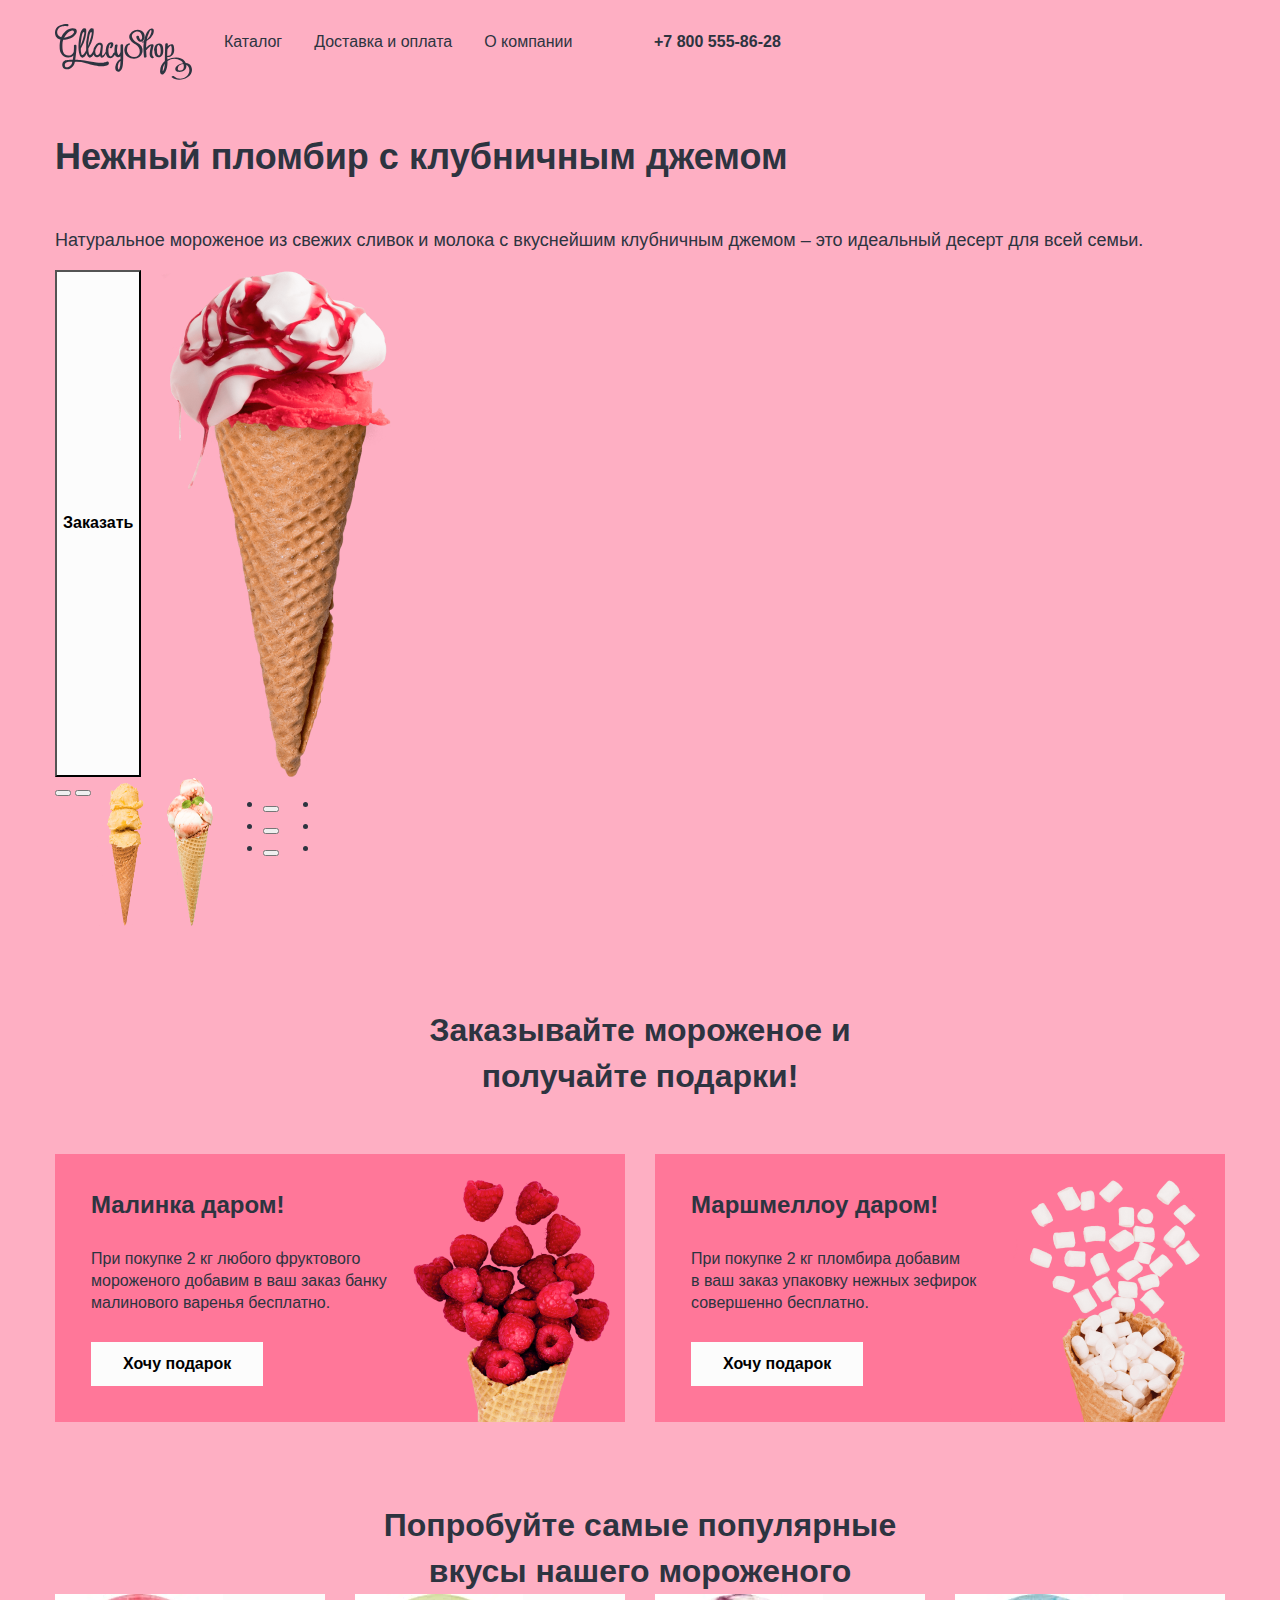
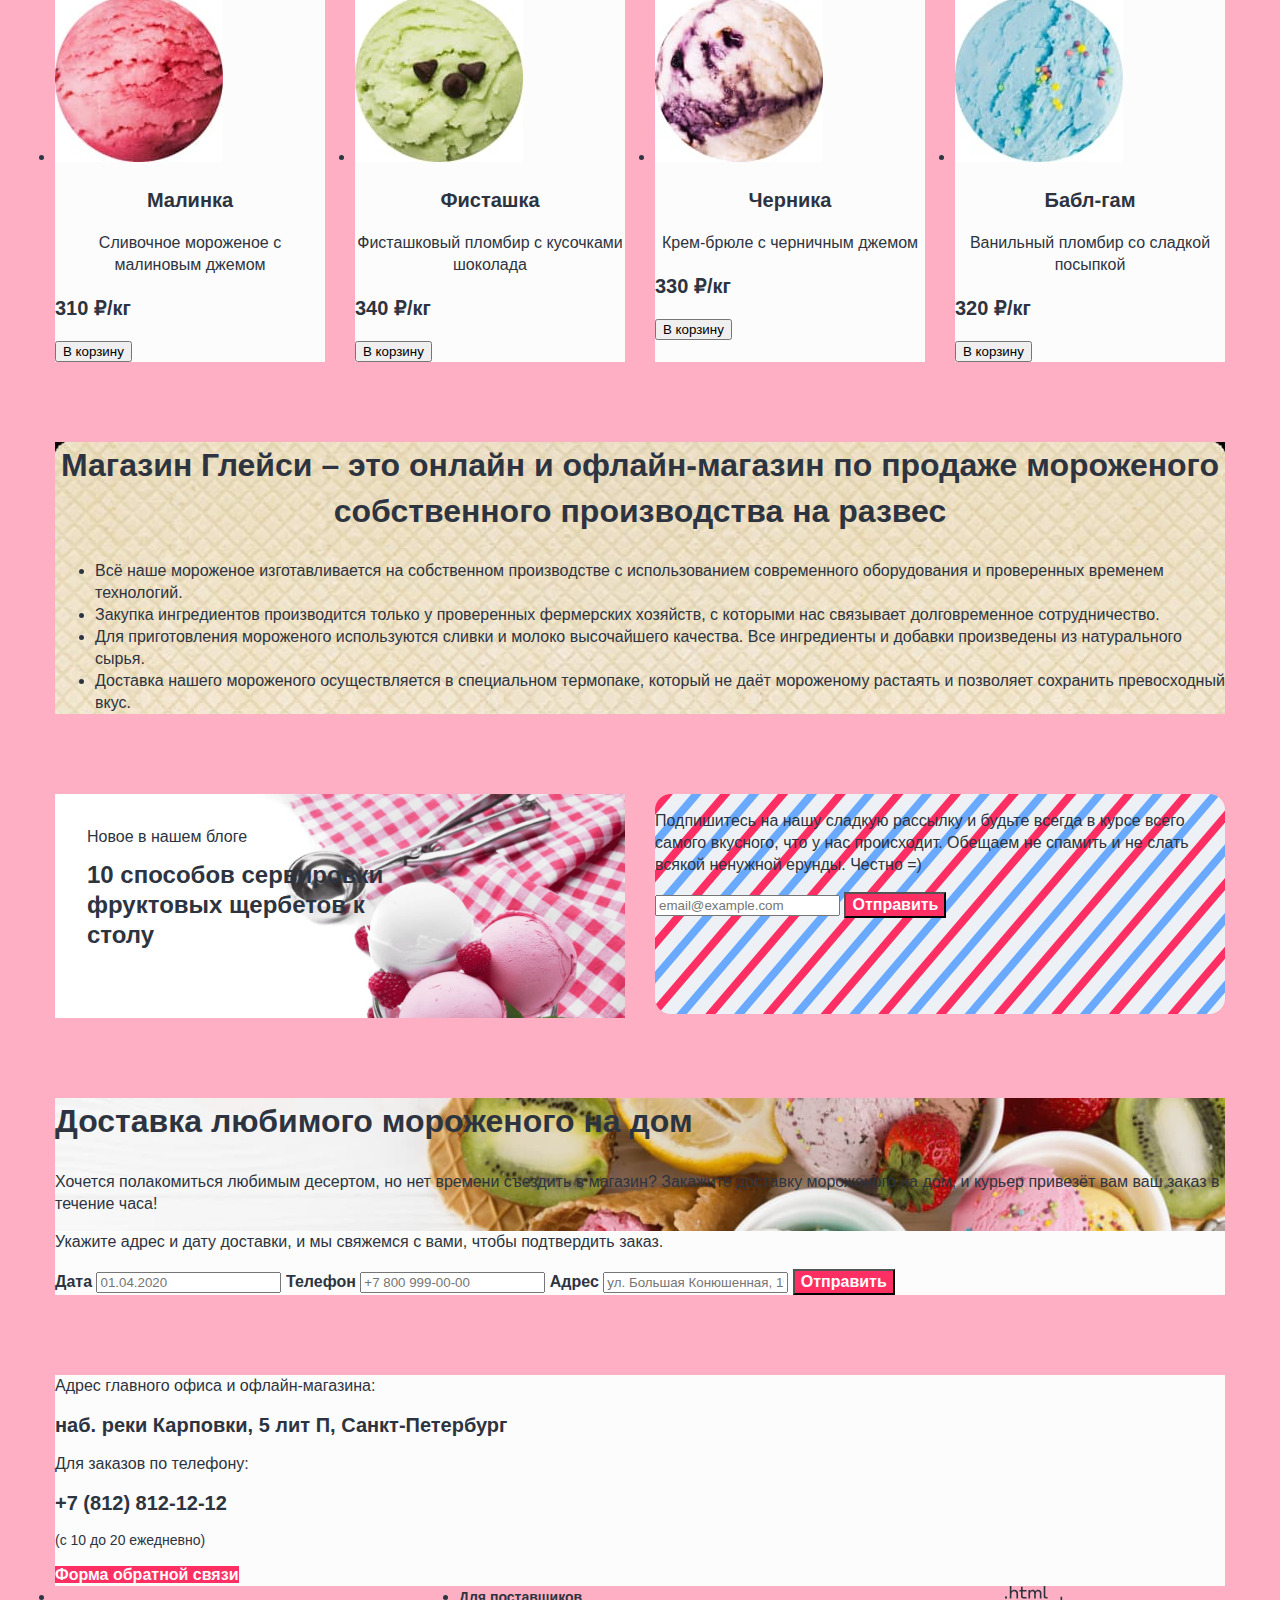
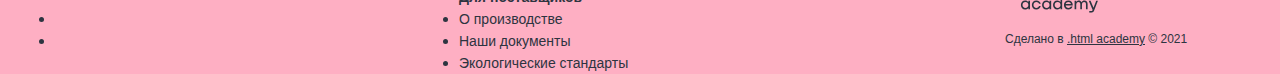
==== commit 1565d9a8: "news" ====
--- a/index.html
+++ b/index.html
@@ -172,20 +172,20 @@
         </ul>
       </section>
       <!-- Блок с новыми новостяи из блога -->
-      <div class="news-container">
-        <section class="blog">
+      <section class="news">
+        <article class="blog">
           <p class="blog-news">Новое в нашем блоге</p>
           <h3 class="blog-title">10 способов сервировки фруктовых щербетов к столу</h3>
-        </section>
+        </article>
         <!-- Блок для подписки на рассылку с полем ввода почты -->
-        <section class="newsletter">
+        <article class="newsletter">
           <p class="newsletter-description">Подпишитесь на нашу сладкую рассылку и будьте всегда в курсе всего самого вкусного, что у нас происходит. Обещаем не спамить и не слать всякой ненужной ерунды. Честно =)</p>
           <form class="newsletter-form" action="https://echo.htmlacademy.ru" method="post">
             <input type="email" id="newsletter-mail" name="newsletter-mail" placeholder="email@example.com" required>
             <button class="submit newsletter-submit" type="submit">Отправить</button>
           </form>
-        </section>
-      </div>
+        </article>
+      </section>
       <!-- Блок с информацией о доставке и формой -->
       <section class="delivery">
         <h2 class="section-title delivery-title">Доставка любимого мороженого на дом</h2>
--- a/styles/styles.css
+++ b/styles/styles.css
@@ -130,6 +130,7 @@
 
 .slider-current {
   display: flex;
+  flex-wrap: wrap;
 }
 
 .slider-inactive {
@@ -268,27 +269,34 @@
 
 /* Contaner for blog + newsletter */
 
-.news-container {
+.news {
   display: flex;
   justify-content: space-between;
-  margin: 0;
-  padding: 0;
+
 }
 
 /* Blog section */
 
 .blog {
+  box-sizing: border-box;
   width: 570px;
   background-image: url("../images/blog-background.jpg");
   background-size: 100% auto;
   background-repeat: no-repeat;
-}
-
+  padding: 32px 235px 68px 32px;
+}
+
+.blog-news {
+  margin: 0;
+  margin-bottom: 12px;
+}
 .blog-title {
+  margin: 0;
   font-weight: 700;
   font-size: 24px;
   line-height: 30px;
 }
+
 
 /* Newsletter section */
 
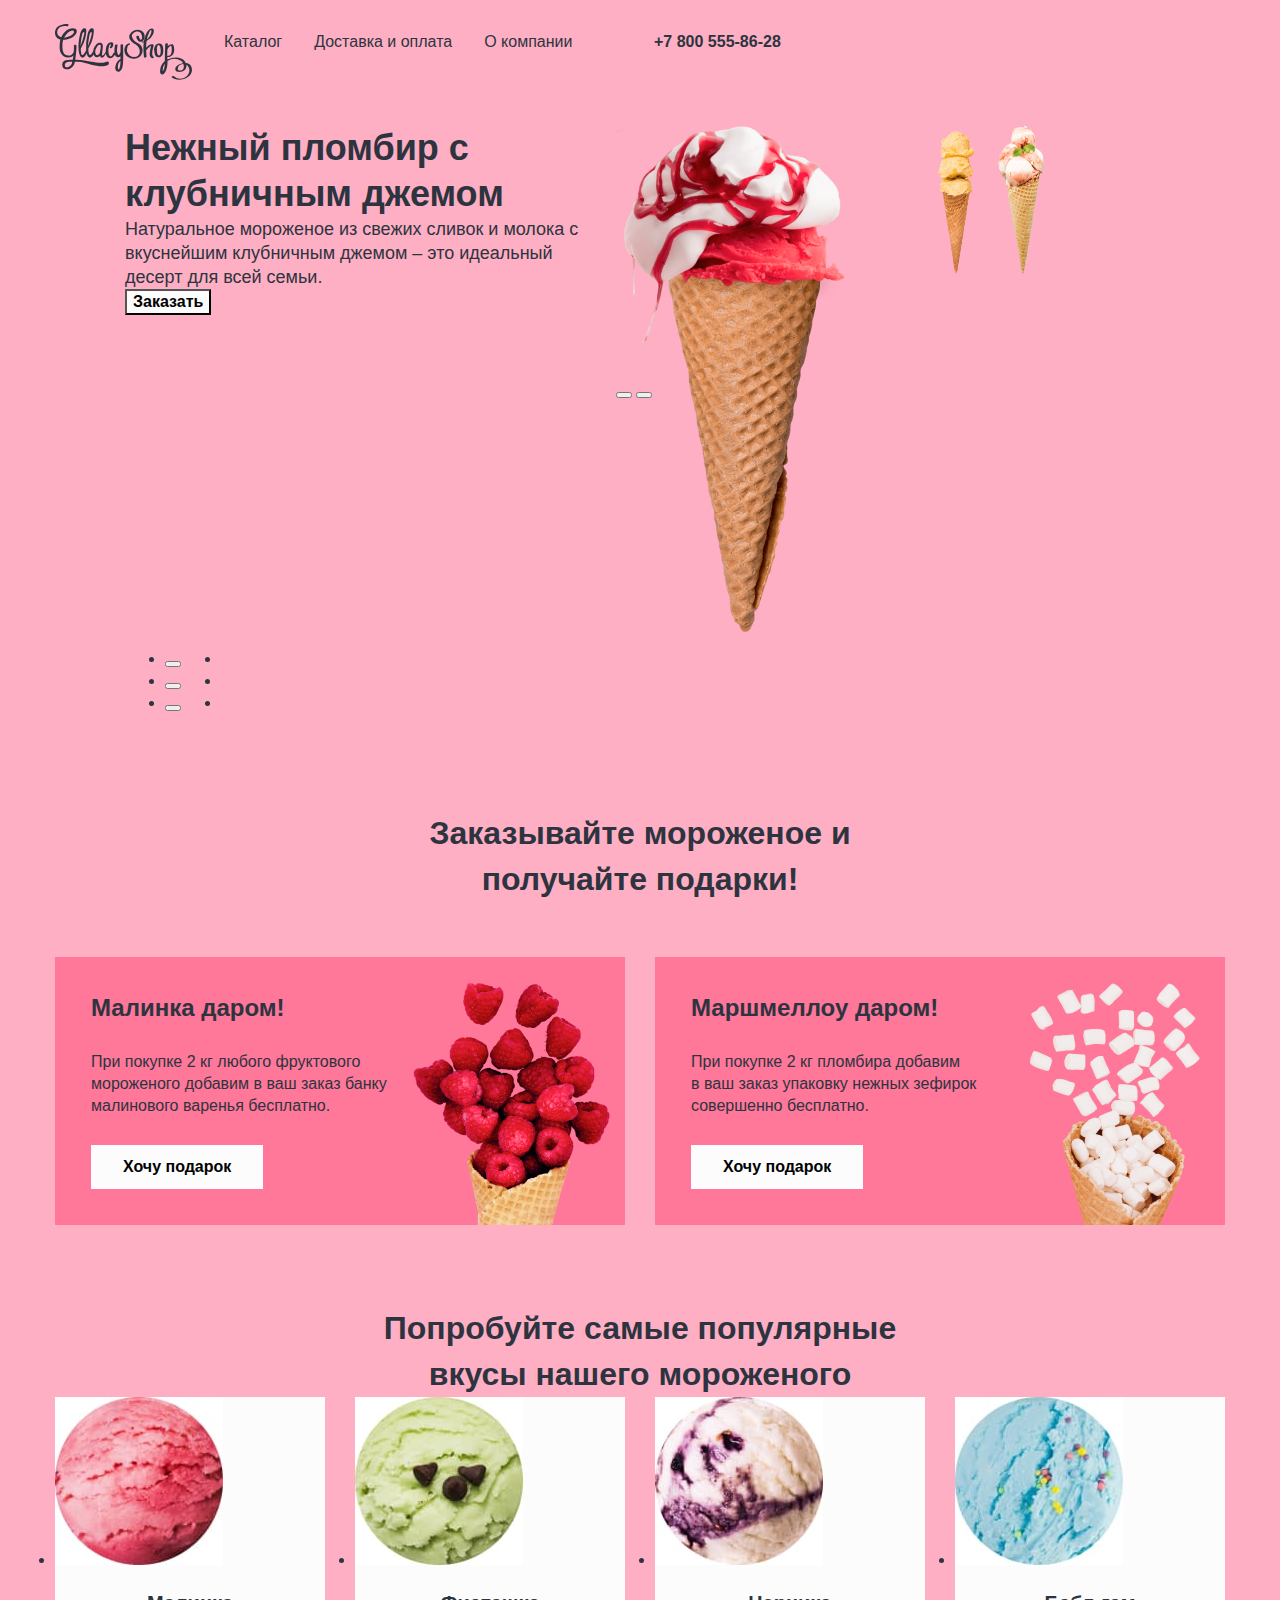
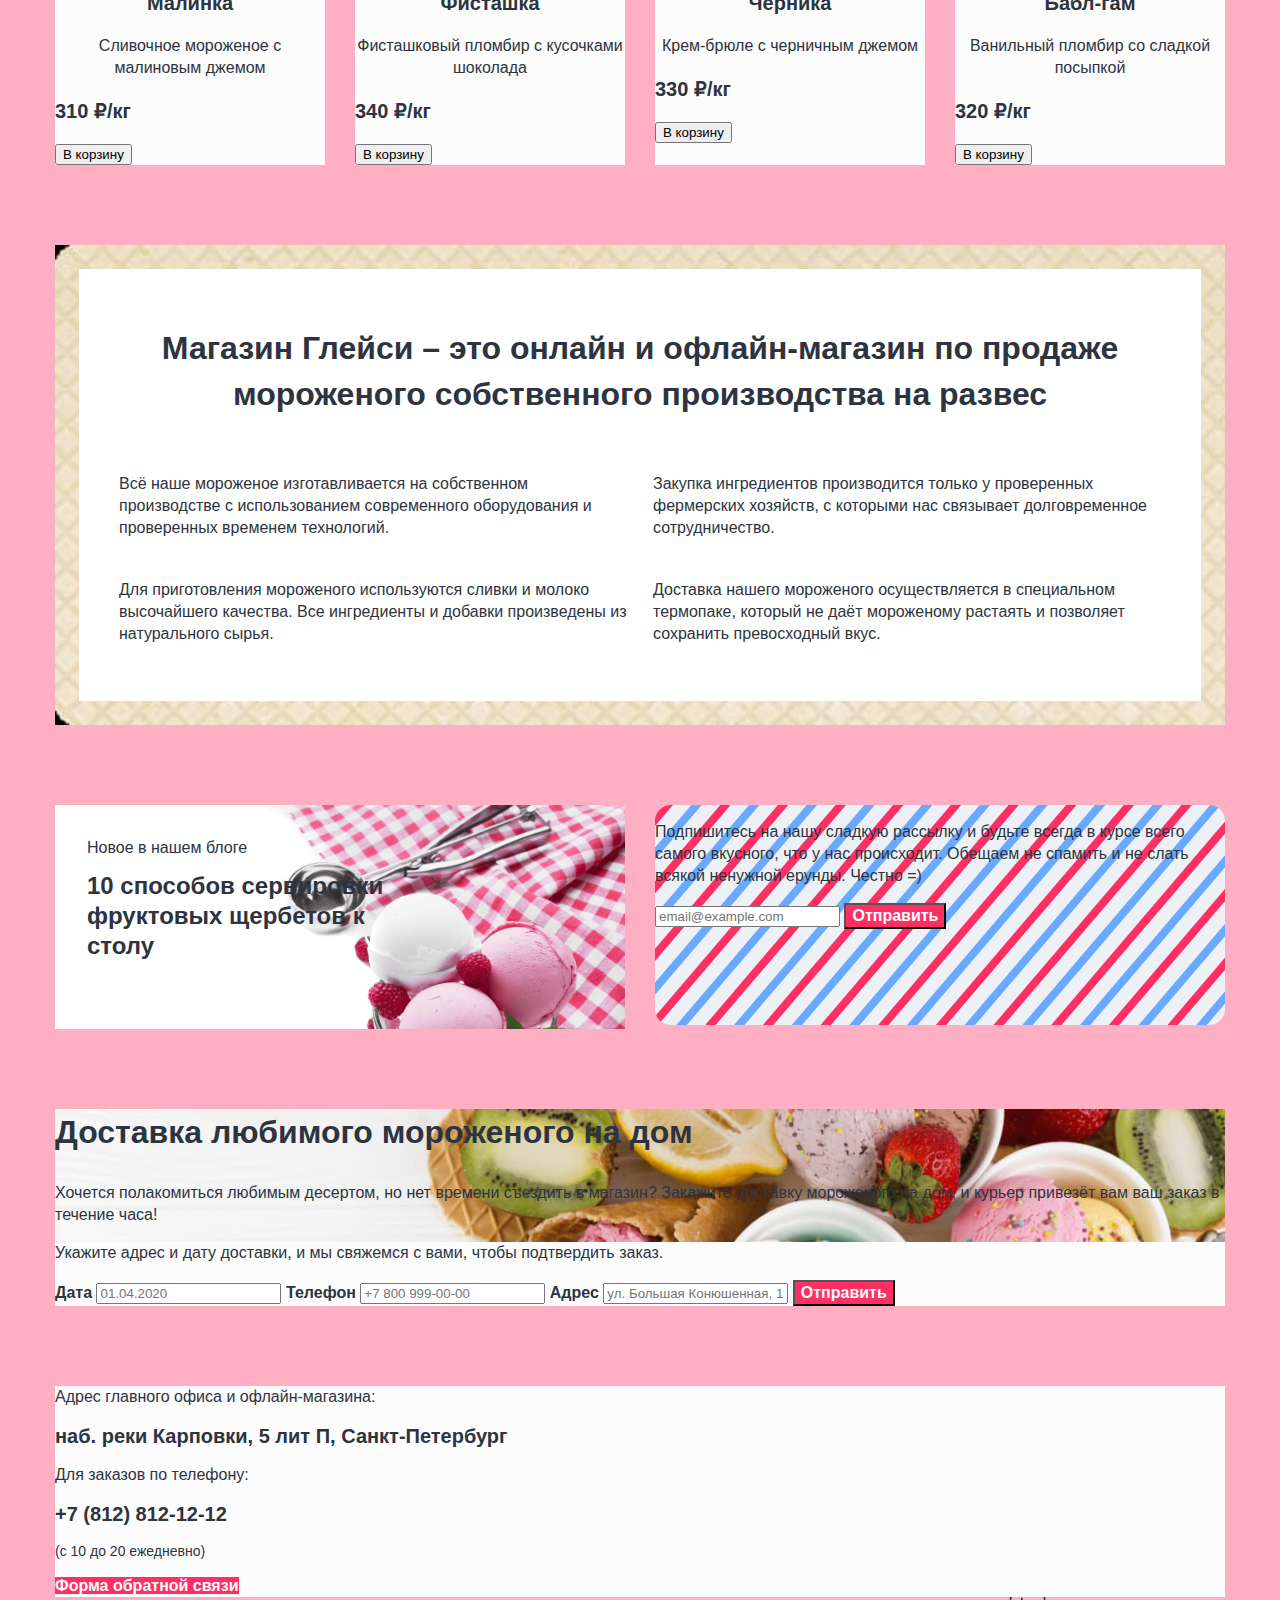
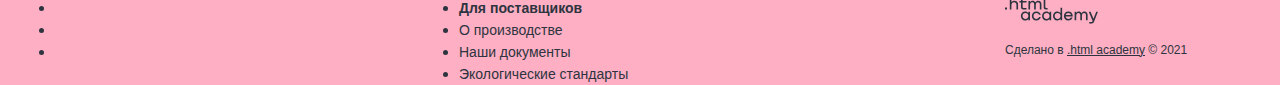
==== commit 67e569e0: "adv + slider" ====
--- a/index.html
+++ b/index.html
@@ -52,20 +52,25 @@
         <!-- Текстовый раздел слайдера с <h2> -->
       <section class="products-slider">
         <div class="slider-current">
+          <div>
           <h2 class="slider-title">Нежный пломбир с клубничным джемом</h2>
           <p class="slider-description">Натуральное мороженое из свежих сливок и молока с вкуснейшим клубничным джемом – это идеальный десерт для всей семьи. </p>
           <button class="slider-order" type="button">Заказать</button>
-          <img class="product-current" src="images/icecream-slider-1.png" width="306" height="507" alt="Нежный пломбир с клубничным джемом">
-        </div>
-        <!-- Раздел с кнопками перелистывания -->
-        <div class="slider-control">
+
+        </div>
+        <img class="product-current" src="images/icecream-slider-1.png" width="306" height="507" alt="Нежный пломбир с клубничным джемом">
+          <div class="slider-control">
             <button class="slider-previous" type="button">
               <span class="visually-hidden">Предыдущий продукт</span>
             </button>
             <button class="slider-next" type="button">
               <span class="visually-hidden">Следующий продукт</span>
             </button>
-        </div>
+          </div>
+
+        </div>
+        <!-- Раздел с кнопками перелистывания -->
+
         <div class="slider-inactive">
             <img class="product-inactive" src="images/icecream-slider-2.png" width="66" height="150" alt="Сливочное мороженое со вкусом банана">
             <img class="product-inactive" src="images/icecream-slider-3.png" width="66" height="150" alt="Карамельный пломбир с маршмеллоу">
@@ -163,13 +168,15 @@
       <!-- Блок "преимуществ" -->
       <!-- По смыслу <h2 class="products-about"> не совсем заголовок, тег используется скорее для структурности -->
       <section class="products-advantages">
-        <h2 class="section-title">Магазин Глейси – это онлайн и офлайн-магазин по продаже мороженого собственного производства на развес</h2>
+        <div class="advantages-container">
+        <h2 class="section-title advantages-title">Магазин Глейси – это онлайн и офлайн-магазин по продаже мороженого собственного производства на развес</h2>
         <ul class="advantage-list">
           <li class="advantage-item">Всё наше мороженое изготавливается на собственном производстве с использованием современного оборудования и проверенных временем технологий.</li>
           <li class="advantage-item">Закупка ингредиентов производится только у проверенных фермерских хозяйств, с которыми нас связывает долговременное сотрудничество.</li>
           <li class="advantage-item">Для приготовления мороженого используются сливки и молоко высочайшего качества. Все ингредиенты и добавки произведены из натурального сырья.</li>
           <li class="advantage-item">Доставка нашего мороженого осуществляется в специальном термопаке, который не даёт мороженому растаять и позволяет сохранить превосходный вкус.</li>
         </ul>
+      </div>
       </section>
       <!-- Блок с новыми новостяи из блога -->
       <section class="news">
--- a/styles/styles.css
+++ b/styles/styles.css
@@ -126,24 +126,38 @@
 .products-slider {
   display: flex;
   flex-wrap: wrap;
+  padding: 21px 0 0 70px;
 }
 
 .slider-current {
   display: flex;
-  flex-wrap: wrap;
+  position: relative;
+  width: 797px;
+}
+
+.slider-control {
+  width: 306px;
+  position: absolute;
+  top: 50%;
+  right: 0;
 }
 
 .slider-inactive {
   display: flex;
+  width: 303px;
 }
 
 .slider-title {
+  width: 470px;
   font-weight: 900;
   font-size: 36px;
   line-height: 46px;
+  margin: 0;
 }
 
 .slider-description {
+  margin: 0;
+  width: 470px;
   font-size: 18px;
   line-height: 24px;
 }
@@ -256,16 +270,32 @@
 
 .products-advantages {
   background-image: url("../images/advantages-background.jpg");
-  background-size: 100% auto;
+  background-size: auto 100% ;
   background-repeat: no-repeat;
-}
-
-.products-about {
-  font-weight: 900;
-  font-size: 32px;
-  line-height: 46px;
-  text-align: center;
-  }
+  padding: 24px;
+}
+
+.advantages-container {
+  background-color: #FFFFFF;
+  padding: 56px 40px;
+}
+
+.section-title.advantages-title {
+  margin: 0 auto 56px;
+}
+
+.advantage-list {
+  display: flex;
+  flex-wrap: wrap;
+  gap: 40px 26px;
+  list-style: none;
+  padding: 0;
+  margin: 0;
+}
+
+.advantage-item {
+  width: 508px;
+}
 
 /* Contaner for blog + newsletter */
 
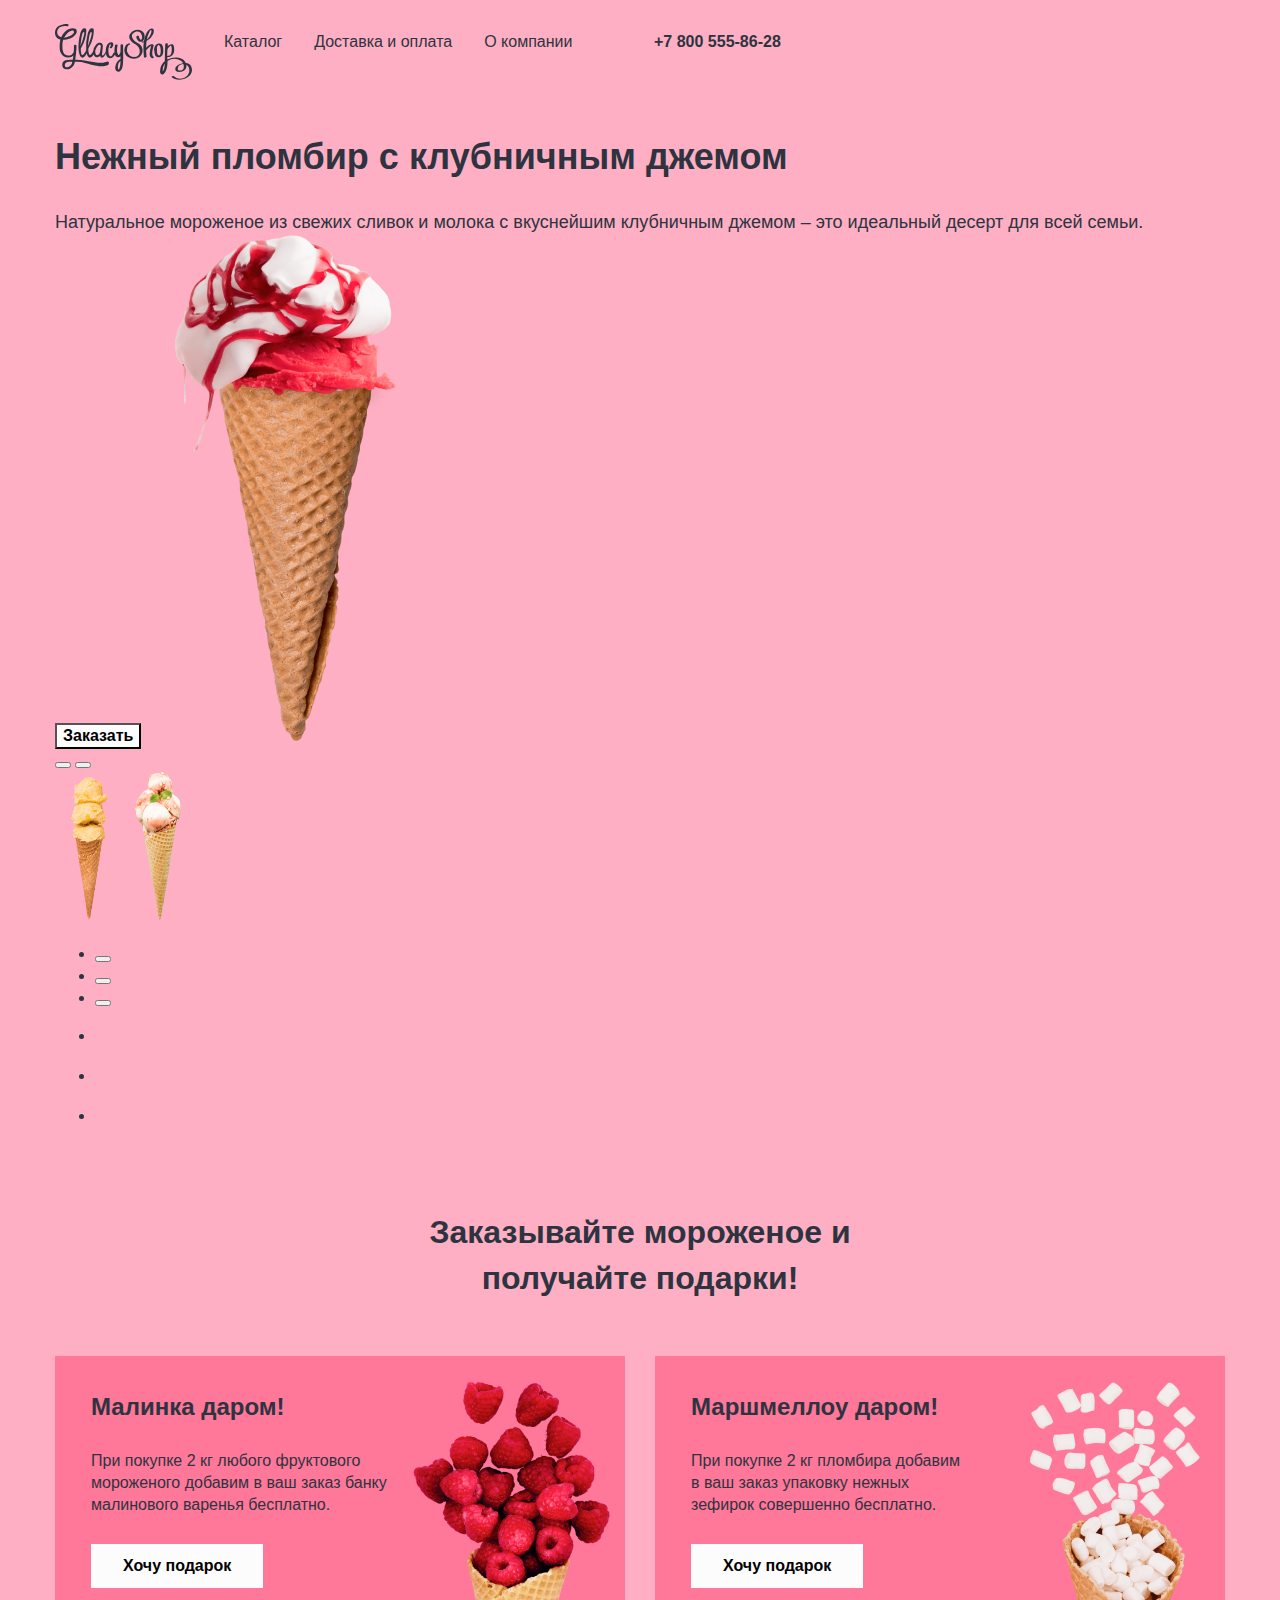
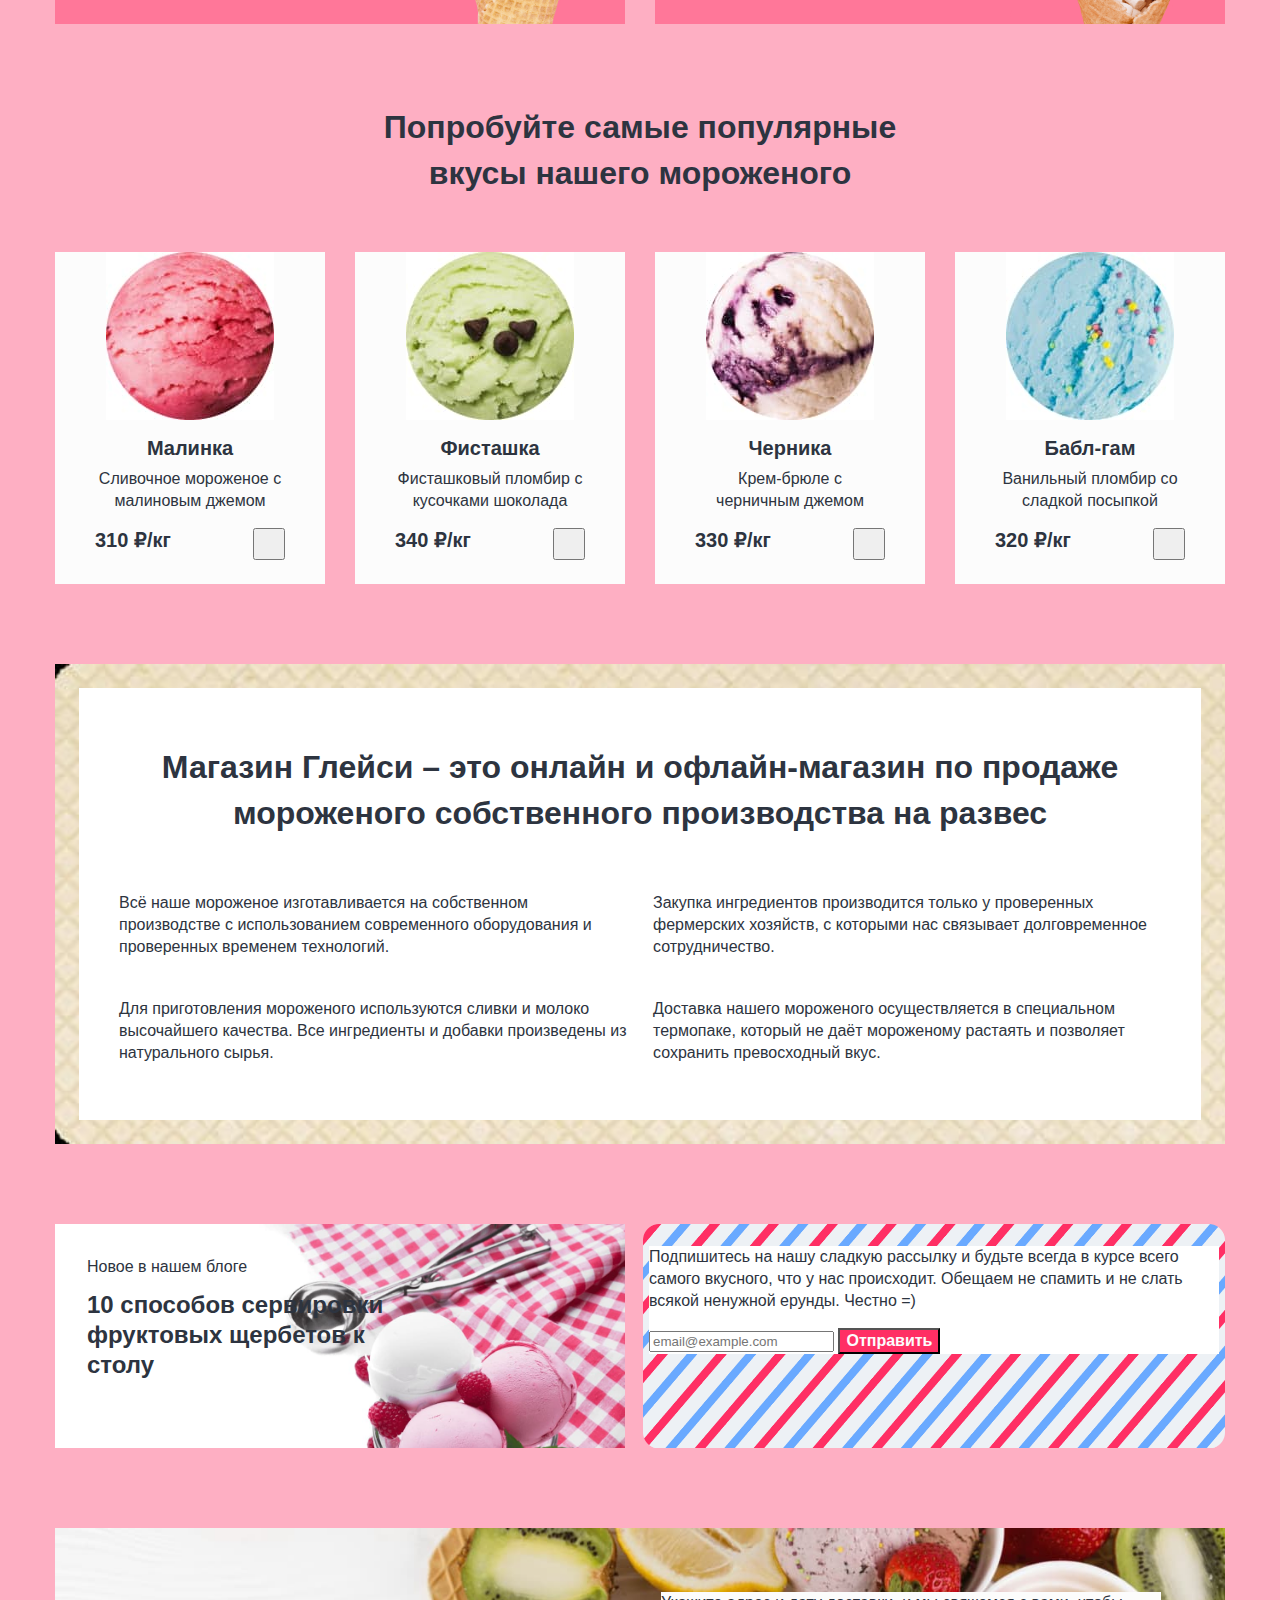
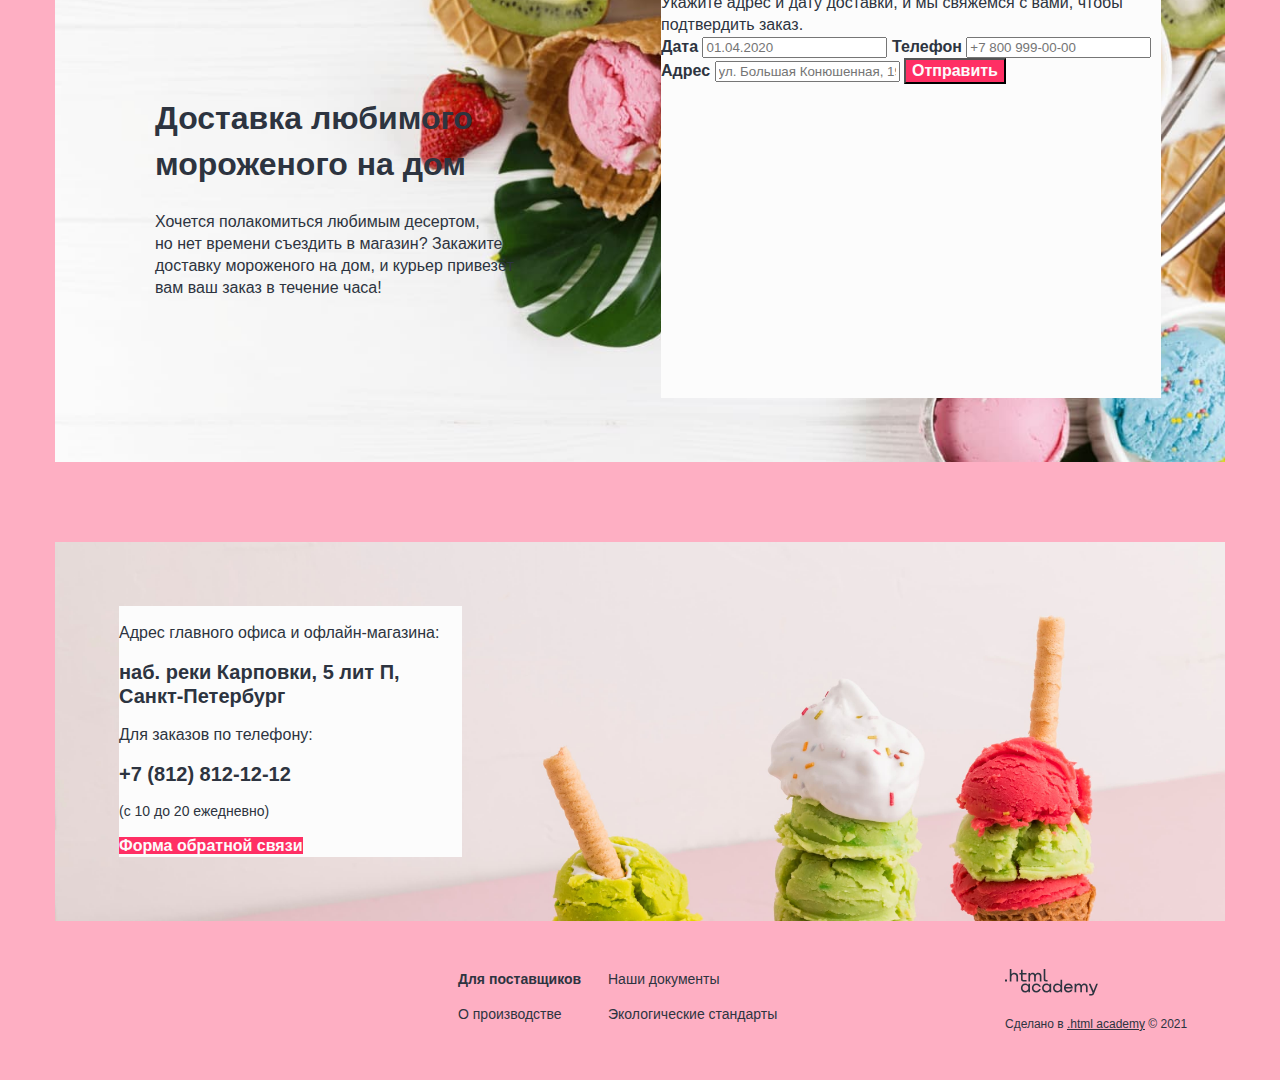
==== commit 8936e61c: "Merge pull request #6 from Nibelung86/master" ====
--- a/index.html
+++ b/index.html
@@ -52,25 +52,20 @@
         <!-- Текстовый раздел слайдера с <h2> -->
       <section class="products-slider">
         <div class="slider-current">
-          <div>
           <h2 class="slider-title">Нежный пломбир с клубничным джемом</h2>
           <p class="slider-description">Натуральное мороженое из свежих сливок и молока с вкуснейшим клубничным джемом – это идеальный десерт для всей семьи. </p>
           <button class="slider-order" type="button">Заказать</button>
-
-        </div>
-        <img class="product-current" src="images/icecream-slider-1.png" width="306" height="507" alt="Нежный пломбир с клубничным джемом">
-          <div class="slider-control">
-            <button class="slider-previous" type="button">
-              <span class="visually-hidden">Предыдущий продукт</span>
-            </button>
-            <button class="slider-next" type="button">
-              <span class="visually-hidden">Следующий продукт</span>
-            </button>
-          </div>
-
+          <img class="product-current" src="images/icecream-slider-1.png" width="306" height="507" alt="Нежный пломбир с клубничным джемом">
         </div>
         <!-- Раздел с кнопками перелистывания -->
-
+        <div class="slider-control">
+          <button class="slider-previous" type="button">
+            <span class="visually-hidden">Предыдущий продукт</span>
+          </button>
+          <button class="slider-next" type="button">
+            <span class="visually-hidden">Следующий продукт</span>
+          </button>
+        </div>
         <div class="slider-inactive">
             <img class="product-inactive" src="images/icecream-slider-2.png" width="66" height="150" alt="Сливочное мороженое со вкусом банана">
             <img class="product-inactive" src="images/icecream-slider-3.png" width="66" height="150" alt="Карамельный пломбир с маршмеллоу">
@@ -126,7 +121,7 @@
           </article>
           <article class="article-gift">
             <h3 class="gift-title">Маршмеллоу даром!</h3>
-            <p class="gift-description">При покупке 2 кг пломбира добавим<br>в ваш заказ упаковку нежных зефирок совершенно бесплатно.</p>
+            <p class="gift-description">При покупке 2 кг пломбира добавим<br>в ваш заказ упаковку нежных<br>зефирок совершенно бесплатно.</p>
             <button class="gift-button">Хочу подарок</button>
           </article>
         </div>
@@ -140,28 +135,28 @@
             <h3 class="card-title">Малинка</h3>
             <p class="card-description">Сливочное мороженое с малиновым джемом</p>
             <p class="card-price"><b>310 ₽/кг</b></p>
-            <button class="buy-button">В корзину</button>
+            <button class="buy-button"></button>
           </li>
           <li class="product-card popular-card">
             <img class="card-img" src="images/catalog/pistachio.jpg" width="168" height="168" alt="Мороженое «Фисташка»">
             <h3 class="card-title">Фисташка</h3>
             <p class="card-description">Фисташковый пломбир с кусочками шоколада</p>
             <p class="card-price"><b>340 ₽/кг</b></p>
-            <button class="buy-button">В корзину</button>
+            <button class="buy-button"></button>
           </li>
           <li class="product-card popular-card">
             <img class="card-img" src="images/catalog/blueberry.jpg" width="168" height="168" alt="Мороженое «Черника»">
             <h3 class="card-title">Черника</h3>
             <p class="card-description">Крем-брюле с черничным джемом</p>
             <p class="card-price"><b>330 ₽/кг</b></p>
-            <button class="buy-button">В корзину</button>
+            <button class="buy-button"></button>
           </li>
           <li class="product-card popular-card">
             <img class="card-img" src="images/catalog/bubble-gym.jpg" width="168" height="168" alt="Мороженое «Бабл-гам»">
             <h3 class="card-title">Бабл-гам</h3>
             <p class="card-description">Ванильный пломбир со сладкой посыпкой</p>
             <p class="card-price"><b>320 ₽/кг</b></p>
-            <button class="buy-button">В корзину</button>
+            <button class="buy-button"></button>
           </li>
         </ul>
         </section>
@@ -186,17 +181,21 @@
         </article>
         <!-- Блок для подписки на рассылку с полем ввода почты -->
         <article class="newsletter">
-          <p class="newsletter-description">Подпишитесь на нашу сладкую рассылку и будьте всегда в курсе всего самого вкусного, что у нас происходит. Обещаем не спамить и не слать всякой ненужной ерунды. Честно =)</p>
-          <form class="newsletter-form" action="https://echo.htmlacademy.ru" method="post">
-            <input type="email" id="newsletter-mail" name="newsletter-mail" placeholder="email@example.com" required>
-            <button class="submit newsletter-submit" type="submit">Отправить</button>
-          </form>
+          <div class="newsletter-container">
+            <p class="newsletter-description">Подпишитесь на нашу сладкую рассылку и будьте всегда в курсе всего самого вкусного, что у нас происходит. Обещаем не спамить и не слать всякой ненужной ерунды. Честно =)</p>
+            <form class="newsletter-form" action="https://echo.htmlacademy.ru" method="post">
+              <input type="email" id="newsletter-mail" name="newsletter-mail" placeholder="email@example.com" required>
+              <button class="submit newsletter-submit" type="submit">Отправить</button>
+            </form>
+        </div>
         </article>
       </section>
       <!-- Блок с информацией о доставке и формой -->
       <section class="delivery">
-        <h2 class="section-title delivery-title">Доставка любимого мороженого на дом</h2>
-        <p class="delivery-text">Хочется полакомиться любимым десертом, но нет времени съездить в магазин? Закажите доставку мороженого на дом, и курьер привезёт вам ваш заказ в течение часа!</p>
+        <div class="delivery-info">
+          <h2 class="section-title delivery-title">Доставка любимого мороженого на дом</h2>
+          <p class="delivery-text">Хочется полакомиться любимым десертом,<br> но нет времени съездить в магазин? Закажите доставку мороженого на дом, и курьер привезёт вам ваш заказ в течение часа!</p>
+        </div>
         <form class="delivery-form" action="https://echo.htmlacademy.ru" method="post">
           <p class="delivery-text">Укажите адрес и дату доставки, и мы свяжемся с вами, чтобы подтвердить заказ.</p>
           <label class="delivery-label" for="delivery-date">Дата</label>
@@ -246,11 +245,11 @@
           <a class="information-link" href="#"><b>Для поставщиков</b></a>
         </li>
         <li class="information-item">
+          <a class="information-link" href="#">Наши документы</a>
+          </li>
+        <li class="information-item">
           <a class="information-link" href="#">О производстве</a>
         </li>
-        <li class="information-item">
-          <a class="information-link" href="#">Наши документы</a>
-          </li>
         <li class="information-item">
           <a class="information-link" href="#">Экологические стандарты</a>
         </li>
--- a/styles/styles.css
+++ b/styles/styles.css
@@ -61,7 +61,7 @@
   margin: 0 auto;
   color: inherit;
   background-color: inherit;
-  padding: 24px 0px;
+  padding: 24px 0;
 }
 
 .header-logo-img {
@@ -114,54 +114,25 @@
   flex-grow: 1;
 }
 
-section {
+/* Products-slider */
+
+.products-slider {
   margin-bottom: 80px;
 }
 
-section:last-child {
-  margin-bottom: 0;
-}
-/* Products-slider */
-
-.products-slider {
-  display: flex;
-  flex-wrap: wrap;
-  padding: 21px 0 0 70px;
-}
-
-.slider-current {
-  display: flex;
-  position: relative;
-  width: 797px;
-}
-
-.slider-control {
-  width: 306px;
-  position: absolute;
-  top: 50%;
-  right: 0;
-}
-
-.slider-inactive {
-  display: flex;
-  width: 303px;
-}
-
 .slider-title {
-  width: 470px;
   font-weight: 900;
   font-size: 36px;
   line-height: 46px;
-  margin: 0;
 }
 
 .slider-description {
   margin: 0;
-  width: 470px;
   font-size: 18px;
   line-height: 24px;
 }
 
+
 .slider-order {
   background: #FCFCFC;
   font-family: Inter, sans-serif;
@@ -172,6 +143,10 @@
 }
 
 /* Gift section */
+
+.products-gift {
+  margin-bottom: 80px;
+}
 
 .section-title {
   font-weight: 900;
@@ -199,8 +174,8 @@
   background-color: #FF7799;
   box-sizing: border-box;
   width: 570px;
-  padding: 36px;
-  padding-right: 206px;
+  padding-left: 36px;
+
 }
 
 .article-gift:nth-child(2) {
@@ -211,12 +186,12 @@
   font-weight: 700;
   font-size: 24px;
   line-height: 30px;
-  margin: 0;
+  margin-top: 36px;
   margin-bottom: 28px;
 }
 
 .gift-description {
-  margin: 0;
+  width: 328px;
   margin-bottom: 28px;
 }
 
@@ -229,41 +204,60 @@
   font-size: 16px;
   line-height: 20px;
   text-align: center;
+  margin-bottom: 36px;
 }
 
 /* Popular products section (text styles in cards same in index page and catalog page)  */
 
 .products-popular-title {
   width: 527px;
-  margin: 0 auto;
+  margin: 0 auto 56px;
 }
 
 .popular-list {
   display: flex;
   justify-content: space-between;
-  margin: 0;
+  margin-bottom: 80px;
   padding: 0;
 }
 
 .product-card {
+  display: flex;
+  flex-wrap: wrap;
+  justify-content: center;
   background-color: #FCFCFC;
   width: 270px;
+  list-style: none;
 }
 
 .card-title {
+  width: 190px;
   font-weight: 700;
   font-size: 20px;
   line-height: 24px;
   text-align: center;
+  margin-top: 16px;
+  margin-bottom: 8px;
 }
 
 .card-description {
-  text-align: center;
+  width: 190px;
+  text-align: center;
+  margin-top: 0;
+  margin-bottom: 16px;
 }
 
 .card-price {
   font-size: 20px;
   line-height: 24px;
+  margin: 0 auto 0 40px;
+}
+
+
+.buy-button {
+  min-width: 32px;
+  min-height: 32px;
+  margin: 0 40px 24px auto;
 }
 
 /* Advantages section */
@@ -273,15 +267,16 @@
   background-size: auto 100% ;
   background-repeat: no-repeat;
   padding: 24px;
+  margin-bottom: 80px;
 }
 
 .advantages-container {
   background-color: #FFFFFF;
-  padding: 56px 40px;
 }
 
 .section-title.advantages-title {
-  margin: 0 auto 56px;
+  margin: 0 auto;
+  padding: 56px 0;
 }
 
 .advantage-list {
@@ -289,7 +284,7 @@
   flex-wrap: wrap;
   gap: 40px 26px;
   list-style: none;
-  padding: 0;
+  padding-bottom: 56px;
   margin: 0;
 }
 
@@ -302,7 +297,7 @@
 .news {
   display: flex;
   justify-content: space-between;
-
+  margin-bottom: 80px;
 }
 
 /* Blog section */
@@ -313,20 +308,22 @@
   background-image: url("../images/blog-background.jpg");
   background-size: 100% auto;
   background-repeat: no-repeat;
-  padding: 32px 235px 68px 32px;
+  padding-left: 32px;
 }
 
 .blog-news {
-  margin: 0;
+  margin-top: 32px;
   margin-bottom: 12px;
 }
+
 .blog-title {
-  margin: 0;
+  width: 303px;
+  margin-top: 0;
+  margin-bottom: 68px;
   font-weight: 700;
   font-size: 24px;
   line-height: 30px;
 }
-
 
 /* Newsletter section */
 
@@ -335,6 +332,11 @@
   background-image: url("../images/newsletter-background.png");
   background-size: 100% auto;
   background-repeat: no-repeat;
+  padding: 6px;
+}
+
+.newsletter-container {
+  background-color: #FFFFFF;
 }
 
 .newsletter-submit {
@@ -350,17 +352,34 @@
 /* Delivery section */
 
 .delivery {
-
+  display: flex;
+  justify-content: space-between;
   background-image: url("../images/delivery-background.jpg");
   background-size: 100% auto;
   background-repeat: no-repeat;
-}
-
-.delivery-title {
+  margin-bottom: 80px;
+  padding-left: 100px;
+}
+
+.delivery-info {
+  width: 371px;
+  margin: 167px auto 163px 0;
+}
+
+.section-title.delivery-title {
   text-align: left;
+  margin: 0;
+  margin-bottom: 24px;
+}
+
+.delivery-text {
+  margin: 0;
 }
 
 .delivery-form {
+  width: 500px;
+  margin: 64px;
+  margin-left: auto;
   background-color: #FCFCFC;
 }
 
@@ -382,14 +401,19 @@
 /* Contacts section */
 
 .contacts {
+  display: flex;
   background-image: url("../images/contacts-background.jpg");
   background-size: 100% auto;
   background-repeat: no-repeat;
+  padding-left: 64px;
 }
 
 .contacts-container {
+  width: 343px;
   background-color: #FCFCFC;
-}
+  margin: 64px auto 64px 0;
+}
+
 .address-description {
   font-style: normal;
   font-weight: 700;
@@ -429,10 +453,17 @@
 
 /* Breadcrumbs */
 
+.breadcrumbs {
+  display: flex;
+  list-style: none;
+  padding: 0;
+  }
+
 .breadcrumbs-link {
   color: inherit;
   font-weight: 700;
   text-decoration: none;
+  margin-right: 28px;
 }
 
 .breadcrumbs-item:last-child a {
@@ -443,10 +474,19 @@
   font-weight: 900;
   font-size: 32px;
   line-height: 46px;
+  margin: 16px auto 40px;
 }
 
 /* Filter section */
 
+.catalog-filter {
+  margin-bottom: 44px;
+}
+
+.catalog-filter ul {
+  list-style: none;
+}
+
 .filter-accept-button {
   color: inherit;
   font-family: Inter, sans-serif;
@@ -459,10 +499,18 @@
 /* Catalog */
 
 .products-catalog {
-  display: flex;
+  margin-bottom: 16px;
 }
 
 /* Pagination */
+
+.pagination {
+  margin-bottom: 40px;
+}
+
+.pagination-list {
+  list-style: none;
+}
 
 .pagination-show-more {
   background: #FCFCFC;
@@ -491,22 +539,51 @@
   display: flex;
   width: 1170px;
   margin: 0 auto;
+  padding: 48px 0;
 }
 
 .footer-social-list, .information-list {
+  display: flex;
+  flex-wrap: wrap;
   margin: 0;
   padding: 0;
+  list-style: none;
 }
 
 .footer-social-list {
   width: 104px;
-  margin-right: 300px;
+  margin-right: 299px;
+}
+
+.social-item {
+  width: 24px;
+  height: 24px;
+  margin-right: 16px;
+  margin-bottom: 16px;
+}
+
+.social-item:nth-child(3n) {
+  margin-right: 0;
+}
+
+.information-list {
+  align-items: flex-start;
+  width: 356px;
+  gap: 8px 0;
+}
+
+.information-item {
+  width: 150px;
+  line-height: 20px;
+}
+
+.information-item:nth-child(even) {
+  width: 182px;
 }
 
 .information-link {
   color: inherit;
   font-size: 14px;
-  line-height: 20px;
   text-decoration: none;
 }
 
@@ -518,6 +595,8 @@
 .copyright-text {
   font-size: 12px;
   line-height: 16px;
+  margin: 0;
+  margin-top: 14px;
 }
 
 .htmlacademy-link {
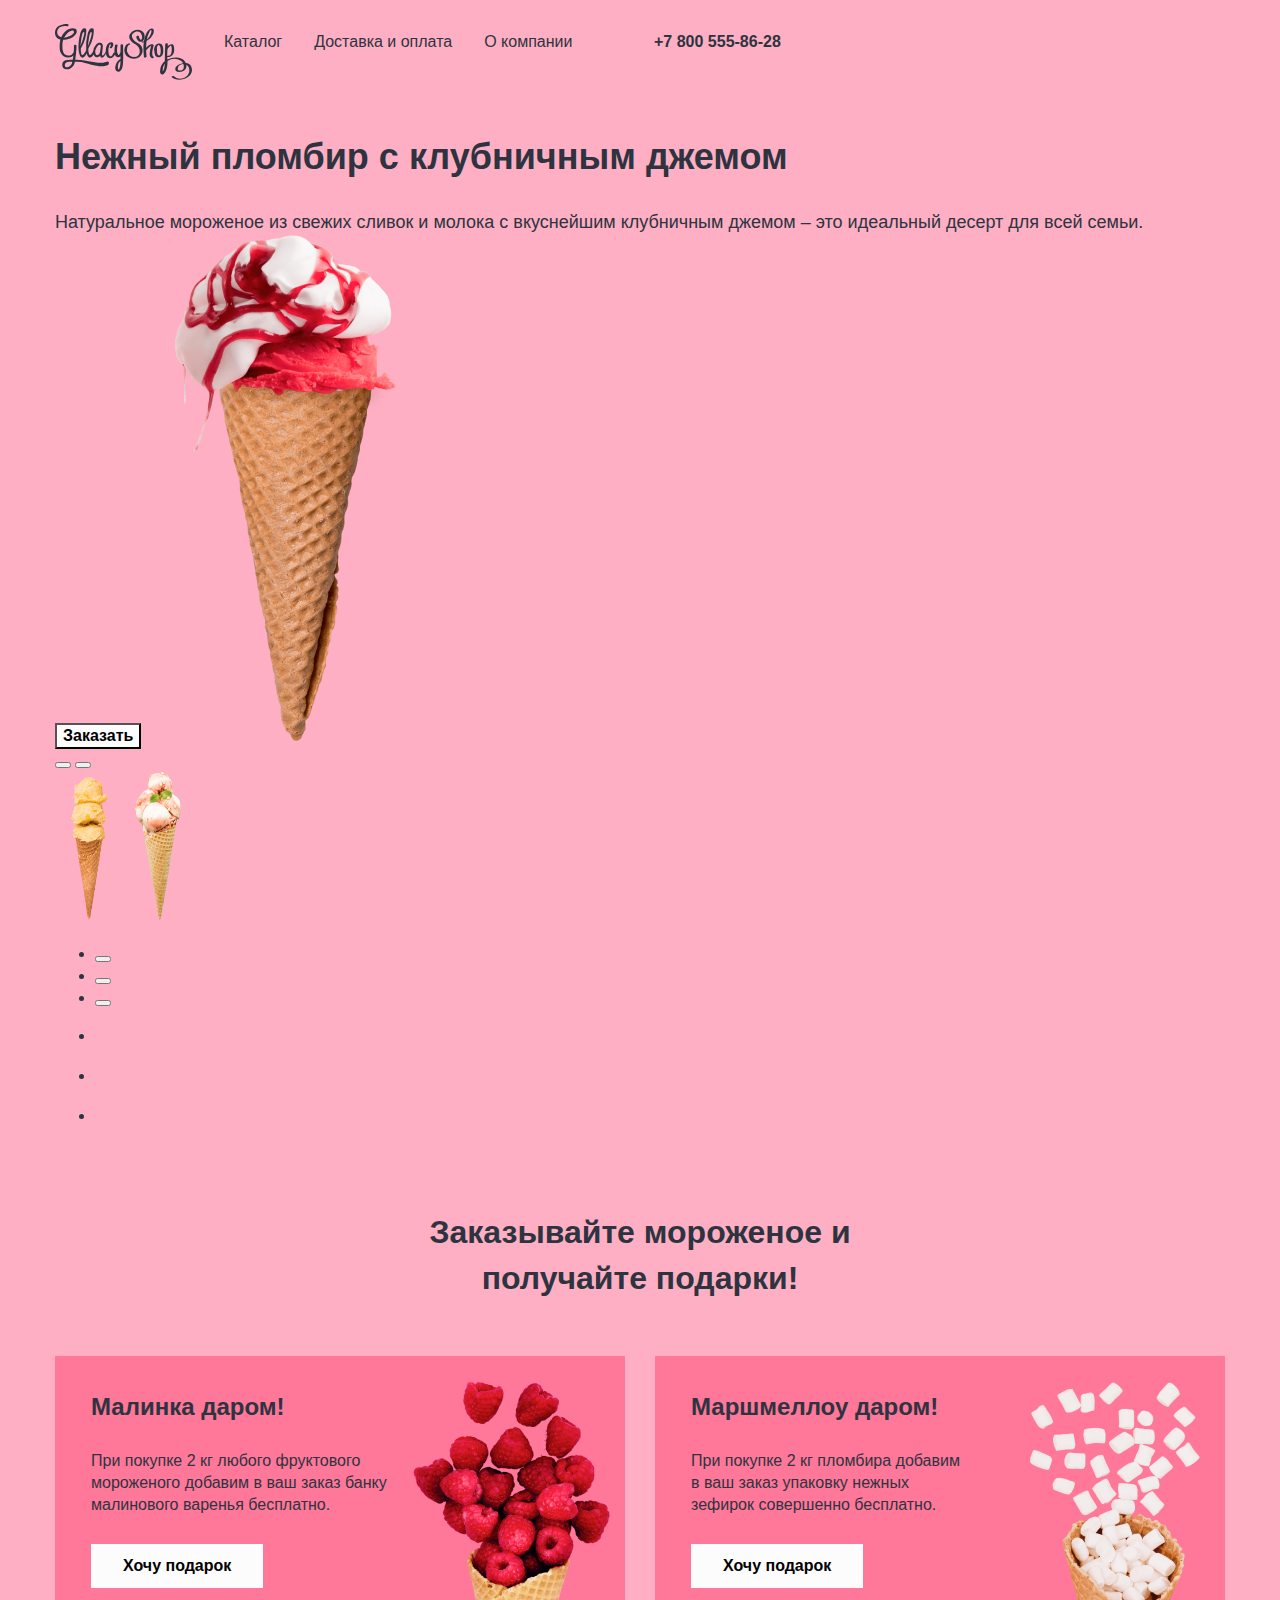
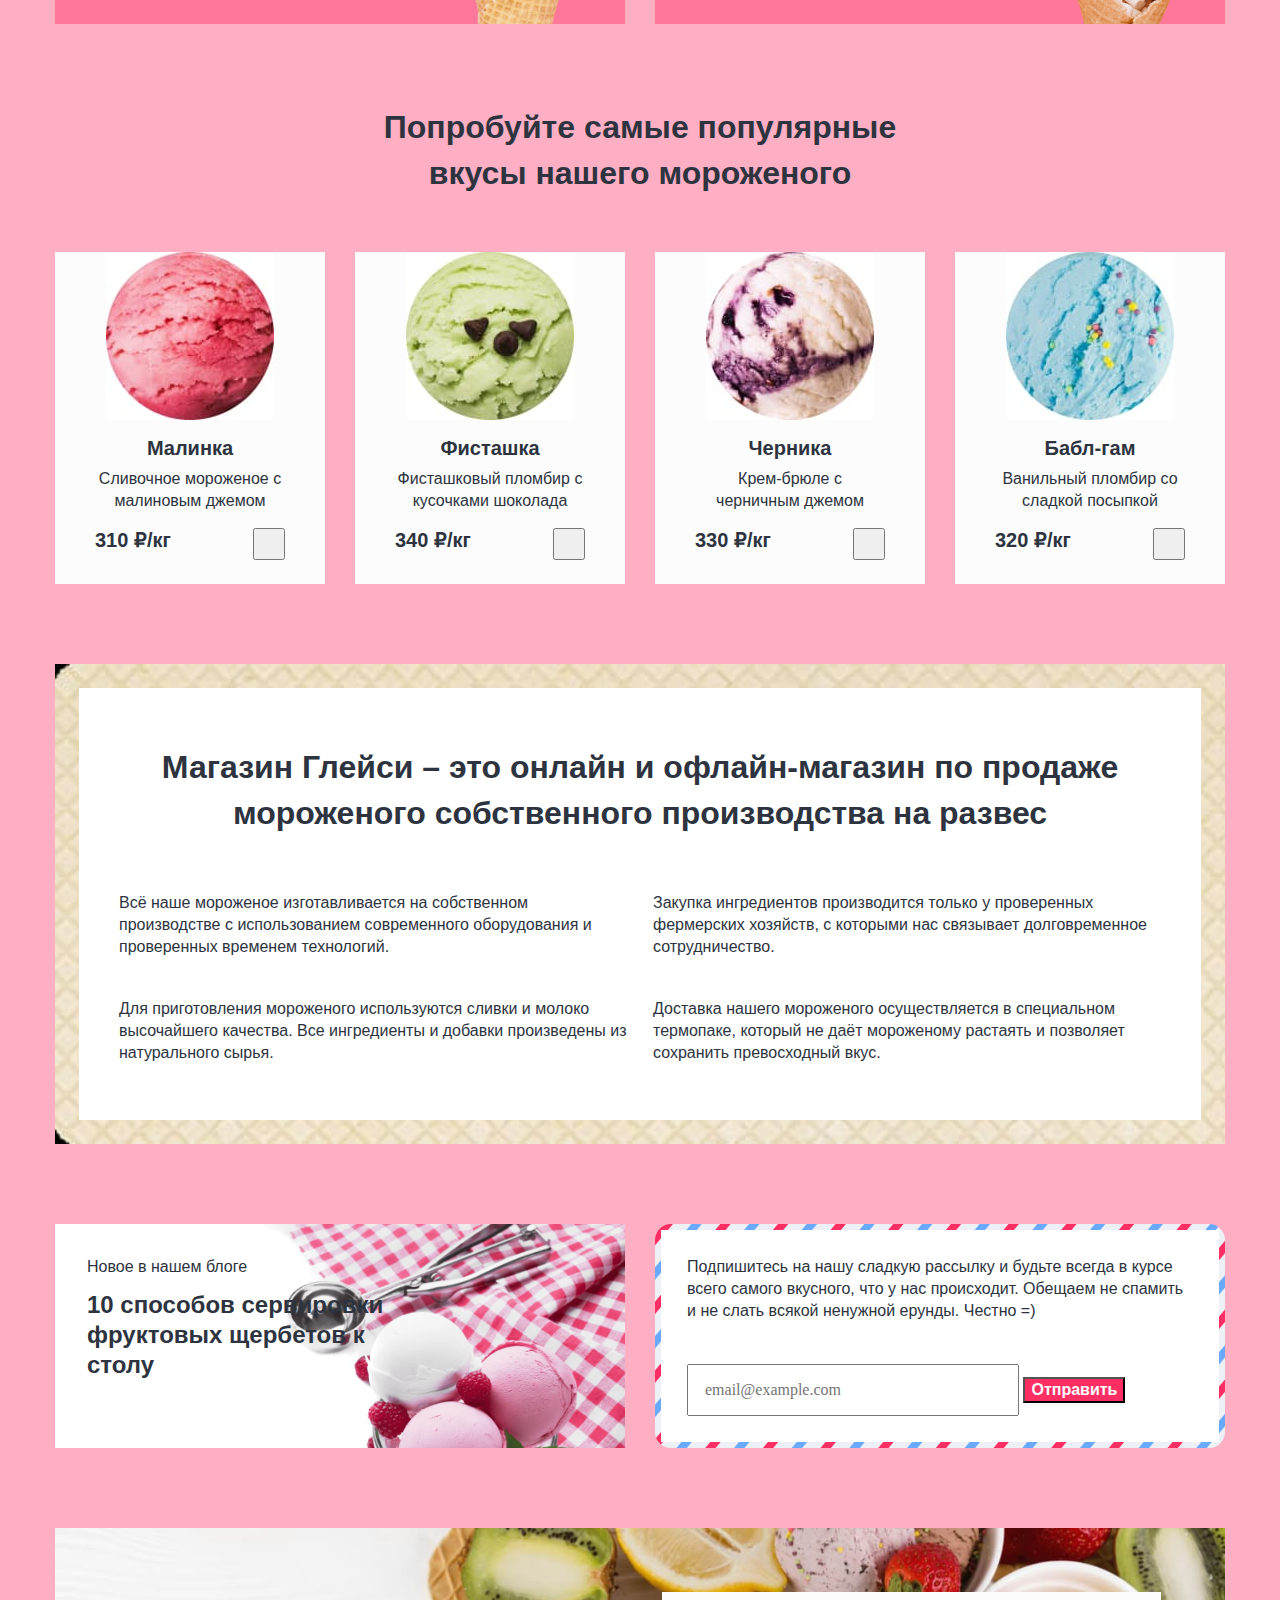
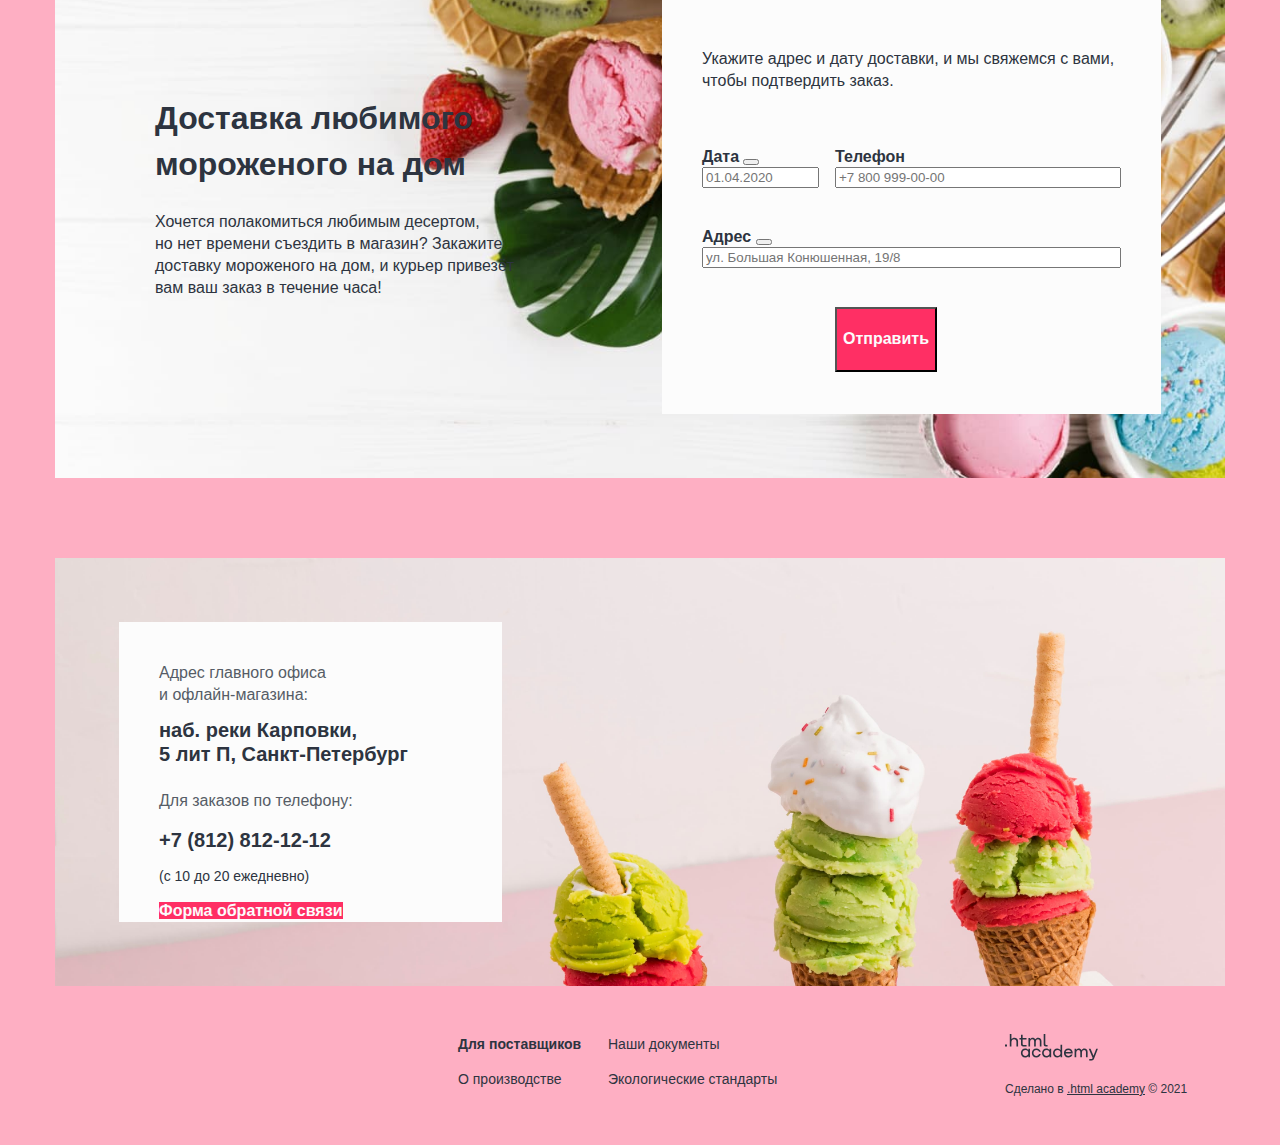
==== commit 7c888c50: "Merge pull request #7 from Nibelung86/master" ====
--- a/index.html
+++ b/index.html
@@ -135,28 +135,28 @@
             <h3 class="card-title">Малинка</h3>
             <p class="card-description">Сливочное мороженое с малиновым джемом</p>
             <p class="card-price"><b>310 ₽/кг</b></p>
-            <button class="buy-button"></button>
+            <button class="buy-button"><span class="visually-hidden">В корзину</span></button>
           </li>
           <li class="product-card popular-card">
             <img class="card-img" src="images/catalog/pistachio.jpg" width="168" height="168" alt="Мороженое «Фисташка»">
             <h3 class="card-title">Фисташка</h3>
             <p class="card-description">Фисташковый пломбир с кусочками шоколада</p>
             <p class="card-price"><b>340 ₽/кг</b></p>
-            <button class="buy-button"></button>
+            <button class="buy-button"><span class="visually-hidden">В корзину</span></button>
           </li>
           <li class="product-card popular-card">
             <img class="card-img" src="images/catalog/blueberry.jpg" width="168" height="168" alt="Мороженое «Черника»">
             <h3 class="card-title">Черника</h3>
             <p class="card-description">Крем-брюле с черничным джемом</p>
             <p class="card-price"><b>330 ₽/кг</b></p>
-            <button class="buy-button"></button>
+            <button class="buy-button"><span class="visually-hidden">В корзину</span></button>
           </li>
           <li class="product-card popular-card">
             <img class="card-img" src="images/catalog/bubble-gym.jpg" width="168" height="168" alt="Мороженое «Бабл-гам»">
             <h3 class="card-title">Бабл-гам</h3>
             <p class="card-description">Ванильный пломбир со сладкой посыпкой</p>
             <p class="card-price"><b>320 ₽/кг</b></p>
-            <button class="buy-button"></button>
+            <button class="buy-button"><span class="visually-hidden">В корзину</span></button>
           </li>
         </ul>
         </section>
@@ -184,7 +184,7 @@
           <div class="newsletter-container">
             <p class="newsletter-description">Подпишитесь на нашу сладкую рассылку и будьте всегда в курсе всего самого вкусного, что у нас происходит. Обещаем не спамить и не слать всякой ненужной ерунды. Честно =)</p>
             <form class="newsletter-form" action="https://echo.htmlacademy.ru" method="post">
-              <input type="email" id="newsletter-mail" name="newsletter-mail" placeholder="email@example.com" required>
+              <input type="email" class="newsletter-mail" id="newsletter-mail" name="newsletter-mail" placeholder="email@example.com" required>
               <button class="submit newsletter-submit" type="submit">Отправить</button>
             </form>
         </div>
@@ -198,23 +198,37 @@
         </div>
         <form class="delivery-form" action="https://echo.htmlacademy.ru" method="post">
           <p class="delivery-text">Укажите адрес и дату доставки, и мы свяжемся с вами, чтобы подтвердить заказ.</p>
-          <label class="delivery-label" for="delivery-date">Дата</label>
-          <input type="text" id="delivery-date" name="delivery-date" placeholder="01.04.2020">
-          <label class="delivery-label" for="delivery-phone">Телефон</label>
-          <input type="text" id="delivery-phone" name="delivery-phone" placeholder="+7 800 999-00-00">
-          <label class="delivery-label" for="delivery-adress">Адрес</label>
-          <input type="text" id="delivery-adress" name="delivery-adress" placeholder="ул. Большая Конюшенная, 19/8">
-          <button class="submit delivery-submit" type="submit" >Отправить</button>
+          <p class="delivery-input delivery-date">
+            <label class="delivery-label" for="delivery-date">
+              Дата
+              <button class="info"><span class="visually-hidden">Посмотреть дополнительную информацию</span></button>
+            </label>
+            <input type="text" id="delivery-date" name="delivery-date" placeholder="01.04.2020">
+          </p>
+          <p class="delivery-input delivery-phone">
+            <label class="delivery-label" for="delivery-phone">
+              Телефон
+            </label>
+            <input type="text" id="delivery-phone" name="delivery-phone" placeholder="+7 800 999-00-00">
+          </p>
+          <p class="delivery-input delivery-adress">
+            <label class="delivery-label" for="delivery-adress">
+              Адрес
+              <button class="info"><span class="visually-hidden">Посмотреть дополнительную информацию</span></button>
+            </label>
+            <input type="text" id="delivery-adress" name="delivery-adress" placeholder="ул. Большая Конюшенная, 19/8">
+          </p>
+          <button class="submit delivery-submit" type="submit">Отправить</button>
         </form>
       </section>
       <!-- Блок с контактной информацией -->
       <section class="contacts">
         <div class="contacts-container">
           <p class="contacts-description">Адрес главного офиса и офлайн-магазина:</p>
-          <address class="address-description">наб. реки Карповки, 5 лит П, Санкт-Петербург</address>
-          <p class="contacts-description">Для заказов по телефону:</p>
+          <address class="address-description">наб. реки Карповки,<br> 5 лит П, Санкт-Петербург</address>
+          <p class="phone-description">Для заказов по телефону:</p>
           <a class="phone-link" href="tel:+78128121212">+7 (812) 812-12-12</a>
-          <p class="phone-description">(с 10 до 20 ежедневно)</p>
+          <p class="phone-timemark">(с 10 до 20 ежедневно)</p>
           <a class="feedback-link" href="#">Форма обратной связи</a>
         </div>
       </section>
--- a/styles/styles.css
+++ b/styles/styles.css
@@ -221,7 +221,7 @@
   padding: 0;
 }
 
-.product-card {
+.product-card.popular-card {
   display: flex;
   flex-wrap: wrap;
   justify-content: center;
@@ -328,15 +328,35 @@
 /* Newsletter section */
 
 .newsletter {
+  box-sizing: border-box;
   width: 570px;
   background-image: url("../images/newsletter-background.png");
-  background-size: 100% auto;
+  background-size: 100% 100%;
   background-repeat: no-repeat;
   padding: 6px;
 }
 
 .newsletter-container {
+  display: flex;
+  flex-wrap: wrap;
+  padding: 0 26px 0;
   background-color: #FFFFFF;
+}
+
+.newsletter-description {
+  margin: 26px auto 42px;
+}
+
+.newsletter-mail {
+  box-sizing: border-box;
+  font-family: 'Inter';
+  font-weight: 400;
+  font-size: 16px;
+  line-height: 20px;
+  color: #B9B9B9;
+  width: 332px;
+  padding: 14px 16px;
+  margin-bottom: 26px;
 }
 
 .newsletter-submit {
@@ -348,6 +368,7 @@
   line-height: 20px;
   text-align: center;
 }
+
 
 /* Delivery section */
 
@@ -372,23 +393,47 @@
   margin-bottom: 24px;
 }
 
-.delivery-text {
-  margin: 0;
-}
-
 .delivery-form {
-  width: 500px;
+  box-sizing: border-box;
+  display: grid;
+  grid-template-columns: 117px 286px;
+  gap: 0 16px;
   margin: 64px;
   margin-left: auto;
+  padding: 40px 40px 42px;
   background-color: #FCFCFC;
 }
 
+.delivery-input {
+  display: flex;
+  margin: 0;
+  flex-direction: column;
+}
+
+.delivery-text {
+  grid-column: 1/-1;
+}
+
+.delivery-date {
+  grid-column: 1/2;
+}
+
+.delivery-phone {
+  grid-column: 2/3;
+}
+
+.delivery-adress {
+  grid-column: 1/-1;
+}
+
 .delivery-label {
   font-weight: 700;
   line-height: 20px;
 }
 
 .delivery-submit {
+  grid-column: 2/3;
+  justify-self: start;
   color: #FCFCFC;
   background-color: #FF2F64;
   font-family: Inter, sans-serif;
@@ -412,16 +457,35 @@
   width: 343px;
   background-color: #FCFCFC;
   margin: 64px auto 64px 0;
+  padding-left: 40px;
+}
+
+.contacts-description {
+  color: #565C66;
+  width: 179px;
+  margin: 40px auto 12px 0;
 }
 
 .address-description {
+  width: 263px;
+  margin-bottom: 24px;
   font-style: normal;
   font-weight: 700;
   font-size: 20px;
   line-height: 24px;
 }
 
+.phone-description {
+  width: 203px;
+  font-style: normal;
+  font-weight: 400;
+  font-size: 16px;
+  line-height: 22px;
+  color: #565C66;
+}
+
 .phone-link {
+  display: block;
   color: inherit;
   font-weight: 700;
   font-size: 20px;
@@ -429,7 +493,7 @@
   text-decoration: none;
 }
 
-.phone-description {
+.phone-timemark {
   font-size: 14px;
   line-height: 20px;
 }
@@ -480,6 +544,9 @@
 /* Filter section */
 
 .catalog-filter {
+  display: flex;
+  flex-wrap: wrap;
+  width: 823px;
   margin-bottom: 44px;
 }
 
@@ -487,6 +554,32 @@
   list-style: none;
 }
 
+.catalog-filter-list {
+  display: flex;
+  flex-wrap: wrap;
+  justify-content: space-between;
+  padding: 0;
+}
+
+.catalog-filter-sort,.catalog-filter-price {
+  box-sizing: border-box;
+  width: 196px;
+  margin: 0;
+  margin-right: 24px;
+}
+
+.catalog-filter-fatness {
+  box-sizing: border-box;
+  width: 383px;
+  margin: 0;
+}
+
+.catalog-filter-fill {
+  box-sizing: border-box;
+  width: 604px;
+  margin: 0;
+}
+
 .filter-accept-button {
   color: inherit;
   font-family: Inter, sans-serif;
@@ -499,16 +592,41 @@
 /* Catalog */
 
 .products-catalog {
+  width: 1170px;
   margin-bottom: 16px;
 }
 
+.products-list.catalog-list {
+  padding: 0;
+  display: grid;
+  grid-template-columns: repeat(4, 270px);
+  gap: 40px 30px;
+  list-style: none;
+}
+
+.product-card.catalog-card {
+  display: flex;
+  flex-wrap: wrap;
+  justify-content: center;
+  background-color: #FCFCFC;
+  list-style: none;
+}
+
 /* Pagination */
 
 .pagination {
+  display: flex;
+  flex-wrap: wrap;
+  justify-content: space-between;
   margin-bottom: 40px;
+  padding-left: 487px;
 }
 
 .pagination-list {
+  width: 168px;
+  display: flex;
+  flex-wrap: wrap;
+  justify-content: space-between;
   list-style: none;
 }
 
